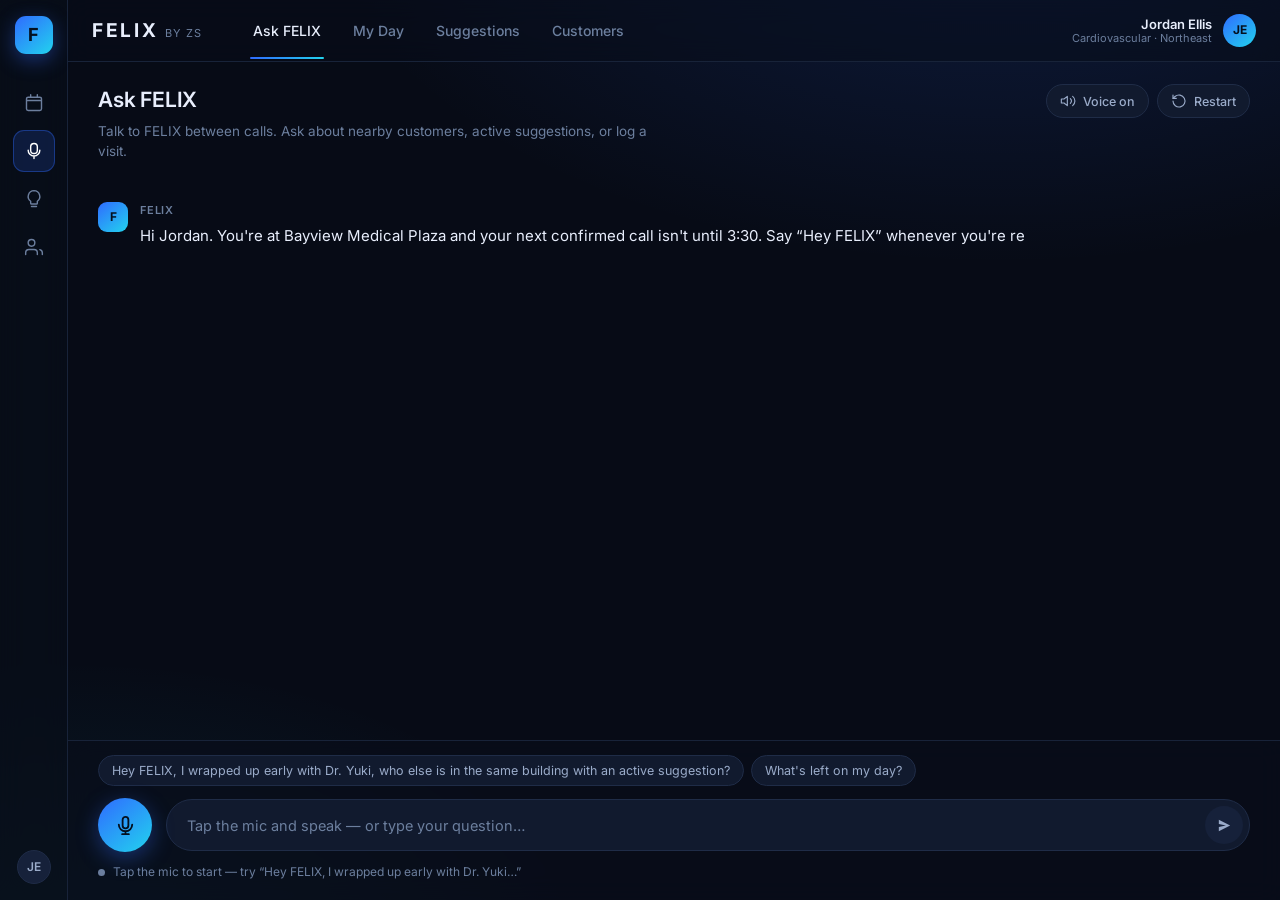
==== index.html @ 9ab7ef0e "Add Ask FELIX voice chatbot A browser-only voice agent modelled on the Ask FELIX tab: the rep talks " ====
<!DOCTYPE html>
<html lang="en">
<head>
<meta charset="utf-8" />
<meta name="viewport" content="width=device-width, initial-scale=1" />
<title>FELIX — Ask FELIX</title>
<meta name="description" content="FELIX field assistant — a voice-driven Ask FELIX experience for pharma field teams." />
<link rel="preconnect" href="https://fonts.googleapis.com" />
<link rel="preconnect" href="https://fonts.gstatic.com" crossorigin />
<link href="https://fonts.googleapis.com/css2?family=Inter:wght@400;500;600;700&display=swap" rel="stylesheet" />
<link rel="stylesheet" href="assets/styles.css" />
</head>
<body>

<div class="app">

  <!-- ── Left rail ───────────────────────────────────────────── -->
  <aside class="rail">
    <div class="rail-logo" title="FELIX">F</div>
    <nav class="rail-nav">
      <button class="rail-btn" data-tab="my-day"      title="My Day">
        <svg viewBox="0 0 24 24"><path d="M8 2v3M16 2v3M3 9h18M5 5h14a2 2 0 0 1 2 2v12a2 2 0 0 1-2 2H5a2 2 0 0 1-2-2V7a2 2 0 0 1 2-2z"/></svg>
      </button>
      <button class="rail-btn is-active" data-tab="ask" title="Ask FELIX">
        <svg viewBox="0 0 24 24"><path d="M12 3a4 4 0 0 1 4 4v4a4 4 0 0 1-8 0V7a4 4 0 0 1 4-4z"/><path d="M5 11a7 7 0 0 0 14 0M12 18v3"/></svg>
      </button>
      <button class="rail-btn" data-tab="suggestions" title="Suggestions">
        <svg viewBox="0 0 24 24"><path d="M12 2a7 7 0 0 0-4 12.7V17a1 1 0 0 0 1 1h6a1 1 0 0 0 1-1v-2.3A7 7 0 0 0 12 2z"/><path d="M9 21h6"/></svg>
      </button>
      <button class="rail-btn" data-tab="customers"   title="Customers">
        <svg viewBox="0 0 24 24"><path d="M16 21v-2a4 4 0 0 0-4-4H6a4 4 0 0 0-4 4v2"/><circle cx="9" cy="7" r="4"/><path d="M22 21v-2a4 4 0 0 0-3-3.87"/></svg>
      </button>
    </nav>
    <div class="rail-user" title="Jordan Ellis">JE</div>
  </aside>

  <!-- ── Main ────────────────────────────────────────────────── -->
  <main class="main">

    <header class="topbar">
      <div class="brand">
        <span class="brand-mark">FELIX</span>
        <span class="brand-by">by ZS</span>
      </div>

      <div class="tabs" role="tablist">
        <button class="tab is-active" role="tab" data-tab="ask">Ask FELIX</button>
        <button class="tab" role="tab" data-tab="my-day">My Day</button>
        <button class="tab" role="tab" data-tab="suggestions">Suggestions</button>
        <button class="tab" role="tab" data-tab="customers">Customers</button>
      </div>

      <div class="topbar-right">
        <div class="whoami">
          <span class="whoami-name">Jordan Ellis</span>
          <span class="whoami-role">Cardiovascular · Northeast</span>
        </div>
        <div class="avatar">JE</div>
      </div>
    </header>

    <!-- ── Ask FELIX ─────────────────────────────────────────── -->
    <section class="panel is-active" id="panel-ask">

      <div class="ask-head">
        <div class="ask-title">
          <h1>Ask FELIX</h1>
          <p>Talk to FELIX between calls. Ask about nearby customers, active suggestions, or log a visit.</p>
        </div>
        <div class="ask-actions">
          <button class="ghost-btn" id="btn-voice" aria-pressed="true" title="Toggle FELIX's voice">
            <svg viewBox="0 0 24 24" class="ico-on"><path d="M11 5 6 9H2v6h4l5 4V5z"/><path d="M15.5 8.5a5 5 0 0 1 0 7M19 5a9 9 0 0 1 0 14"/></svg>
            <svg viewBox="0 0 24 24" class="ico-off"><path d="M11 5 6 9H2v6h4l5 4V5z"/><path d="m23 9-6 6M17 9l6 6"/></svg>
            <span class="ghost-label">Voice on</span>
          </button>
          <button class="ghost-btn" id="btn-restart" title="Start the conversation over">
            <svg viewBox="0 0 24 24"><path d="M3 12a9 9 0 1 0 3-6.7L3 8"/><path d="M3 3v5h5"/></svg>
            <span class="ghost-label">Restart</span>
          </button>
        </div>
      </div>

      <div class="banner" id="banner" hidden></div>

      <div class="thread" id="thread" aria-live="polite"></div>

      <div class="composer">
        <div class="chips" id="chips"></div>

        <div class="composer-row">
          <button class="mic" id="mic" aria-label="Hold to talk to FELIX">
            <span class="mic-ring r1"></span>
            <span class="mic-ring r2"></span>
            <span class="mic-ring r3"></span>
            <svg viewBox="0 0 24 24" class="mic-ico"><path d="M12 3a3 3 0 0 1 3 3v6a3 3 0 0 1-6 0V6a3 3 0 0 1 3-3z"/><path d="M5 11a7 7 0 0 0 14 0M12 18v3M8.5 21h7"/></svg>
            <svg viewBox="0 0 24 24" class="stop-ico"><rect x="7" y="7" width="10" height="10" rx="2"/></svg>
          </button>

          <form class="input-wrap" id="form" autocomplete="off">
            <input id="input" type="text" placeholder="Tap the mic and speak — or type your question…" aria-label="Message FELIX" />
            <button class="send" type="submit" aria-label="Send">
              <svg viewBox="0 0 24 24"><path d="m4 20 16-8L4 4v6l10 2-10 2v6z"/></svg>
            </button>
          </form>
        </div>

        <div class="status" id="status">
          <span class="status-dot"></span>
          <span class="status-text">Tap the mic to start — try “Hey FELIX, I wrapped up early with Dr. Yuki…”</span>
        </div>
      </div>
    </section>

    <!-- ── My Day ────────────────────────────────────────────── -->
    <section class="panel" id="panel-my-day">
      <div class="ask-head"><div class="ask-title">
        <h1>My Day</h1><p>Tuesday, September 8 · Bayview &amp; Northgate territory loop</p>
      </div></div>
      <ol class="day">
        <li class="day-item is-done">
          <span class="day-time">9:30</span>
          <div class="day-body"><strong>Dr. Marcus Bell</strong> — Northgate Cardiovascular, Suite 120
            <span class="day-note">Completed · call note synced</span></div>
        </li>
        <li class="day-item is-done">
          <span class="day-time">1:52</span>
          <div class="day-body"><strong>Dr. Hana Yuki</strong> — Bayview Medical Plaza, Suite 310
            <span class="day-note">Ended 2:14 · call note not yet logged</span></div>
        </li>
        <li class="day-item is-now">
          <span class="day-time">2:18</span>
          <div class="day-body"><strong>Open window</strong> — 47 minutes free
            <span class="day-note">2 nearby HCPs with active suggestions · ask FELIX</span></div>
        </li>
        <li class="day-item">
          <span class="day-time">3:30</span>
          <div class="day-body"><strong>Dr. Elena Sandoval</strong> — Northgate Cardiovascular, Suite 415
            <span class="day-note">Confirmed · 18 min drive from Bayview</span></div>
        </li>
        <li class="day-item">
          <span class="day-time">4:30</span>
          <div class="day-body"><strong>Territory wrap-up</strong>
            <span class="day-note">Review pending call notes and sample reconciliations</span></div>
        </li>
      </ol>
    </section>

    <!-- ── Suggestions ───────────────────────────────────────── -->
    <section class="panel" id="panel-suggestions">
      <div class="ask-head"><div class="ask-title">
        <h1>Suggestions</h1><p>Active next-best-actions across your territory, refreshed this morning.</p>
      </div></div>
      <div class="sugg-list">
        <article class="sugg"><span class="pri pri-high">High</span>
          <h3>Share ODYSSEY-3 12-month outcomes with Dr. Amara Chen</h3>
          <p>Tier A writer, trending down 12% QoQ. New data published Aug 28; last in-person touch was 41 days ago.</p>
          <span class="sugg-meta">Bayview Medical Plaza · Suite 402 · expires in 6 days</span></article>
        <article class="sugg"><span class="pri pri-med">Medium</span>
          <h3>Confirm Meridian Health formulary win with Dr. Ravi Patel</h3>
          <p>Two sample requests pending. 60% of his panel is Meridian-covered; the win is effective Oct 1.</p>
          <span class="sugg-meta">Bayview Medical Plaza · Suite 210 · expires in 12 days</span></article>
        <article class="sugg"><span class="pri pri-med">Medium</span>
          <h3>Follow up on payer coverage question — Dr. Hana Yuki</h3>
          <p>Raised prior-authorization concerns in her last two visits. Payer one-pager approved Sept 2.</p>
          <span class="sugg-meta">Bayview Medical Plaza · Suite 310 · expires in 9 days</span></article>
        <article class="sugg"><span class="pri pri-low">Low</span>
          <h3>Invite Dr. Elena Sandoval to the Oct 14 regional speaker program</h3>
          <p>Attended two of the last three programs. Seats close Sept 26.</p>
          <span class="sugg-meta">Northgate Cardiovascular · Suite 415 · expires in 21 days</span></article>
      </div>
    </section>

    <!-- ── Customers ─────────────────────────────────────────── -->
    <section class="panel" id="panel-customers">
      <div class="ask-head"><div class="ask-title">
        <h1>Customers</h1><p>HCPs in the Bayview and Northgate buildings.</p>
      </div></div>
      <div class="cust-list">
        <article class="cust"><div class="cust-av">AC</div><div>
          <strong>Dr. Amara Chen</strong><span>Interventional Cardiology · Tier A</span>
          <span class="cust-loc">Bayview Medical Plaza · Suite 402</span></div>
          <span class="pri pri-high">1 suggestion</span></article>
        <article class="cust"><div class="cust-av">RP</div><div>
          <strong>Dr. Ravi Patel</strong><span>Internal Medicine · Tier B</span>
          <span class="cust-loc">Bayview Medical Plaza · Suite 210</span></div>
          <span class="pri pri-med">1 suggestion</span></article>
        <article class="cust"><div class="cust-av">HY</div><div>
          <strong>Dr. Hana Yuki</strong><span>Cardiology · Tier A</span>
          <span class="cust-loc">Bayview Medical Plaza · Suite 310</span></div>
          <span class="pri pri-med">1 suggestion</span></article>
        <article class="cust"><div class="cust-av">ES</div><div>
          <strong>Dr. Elena Sandoval</strong><span>Electrophysiology · Tier A</span>
          <span class="cust-loc">Northgate Cardiovascular · Suite 415</span></div>
          <span class="pri pri-low">1 suggestion</span></article>
      </div>
    </section>

  </main>
</div>

<script src="assets/script-data.js"></script>
<script src="assets/app.js"></script>
</body>
</html>
---- assets/styles.css ----
/* ============================================================================
 * FELIX — Ask FELIX
 * ==========================================================================*/

:root {
  --bg:        #070b16;
  --bg-2:      #0b1120;
  --surface:   #111a2e;
  --surface-2: #16213a;
  --line:      #1f2c47;
  --line-soft: #182339;

  --text:      #e8eefc;
  --text-2:    #9aabc9;
  --text-3:    #6c7f9e;

  --brand:     #2f6bff;
  --brand-2:   #22d3ee;
  --brand-dim: rgba(47, 107, 255, .16);

  --high:      #ff8a5b;
  --high-bg:   rgba(255, 138, 91, .14);
  --med:       #f6c453;
  --med-bg:    rgba(246, 196, 83, .13);
  --low:       #7fb2ff;
  --low-bg:    rgba(127, 178, 255, .13);
  --good:      #4ade80;
  --good-bg:   rgba(74, 222, 128, .12);

  --r:   14px;
  --r-s: 10px;
}

* { box-sizing: border-box; }

html, body {
  height: 100%;
  margin: 0;
}

body {
  background:
    radial-gradient(1100px 600px at 78% -12%, rgba(47, 107, 255, .18), transparent 62%),
    radial-gradient(900px 520px at 6% 108%, rgba(34, 211, 238, .10), transparent 60%),
    var(--bg);
  color: var(--text);
  font: 400 15px/1.55 Inter, system-ui, -apple-system, "Segoe UI", sans-serif;
  -webkit-font-smoothing: antialiased;
}

svg { width: 20px; height: 20px; fill: none; stroke: currentColor; stroke-width: 1.7; stroke-linecap: round; stroke-linejoin: round; }

/* ── Shell ──────────────────────────────────────────────────────────── */

.app {
  display: grid;
  grid-template-columns: 68px 1fr;
  height: 100vh;
  height: 100dvh;
}

.rail {
  display: flex;
  flex-direction: column;
  align-items: center;
  gap: 10px;
  padding: 16px 0;
  background: rgba(9, 14, 26, .72);
  border-right: 1px solid var(--line-soft);
  backdrop-filter: blur(12px);
}

.rail-logo {
  width: 38px; height: 38px;
  display: grid; place-items: center;
  border-radius: 11px;
  background: linear-gradient(140deg, var(--brand), var(--brand-2));
  color: #04101f;
  font-weight: 700; font-size: 18px;
  box-shadow: 0 6px 20px rgba(47, 107, 255, .40);
}

.rail-nav { display: flex; flex-direction: column; gap: 6px; margin-top: 18px; flex: 1; }

.rail-btn {
  width: 42px; height: 42px;
  display: grid; place-items: center;
  border: 0; border-radius: 11px;
  background: transparent;
  color: var(--text-3);
  cursor: pointer;
  transition: .18s;
}
.rail-btn:hover { color: var(--text); background: var(--surface); }
.rail-btn.is-active { color: #fff; background: var(--brand-dim); box-shadow: inset 0 0 0 1px rgba(47, 107, 255, .38); }

.rail-user {
  width: 34px; height: 34px;
  display: grid; place-items: center;
  border-radius: 50%;
  background: var(--surface-2);
  border: 1px solid var(--line);
  font-size: 12px; font-weight: 600; color: var(--text-2);
}

.main { display: flex; flex-direction: column; min-width: 0; min-height: 0; }

/* ── Topbar ─────────────────────────────────────────────────────────── */

.topbar {
  display: flex;
  align-items: center;
  gap: 28px;
  padding: 0 24px;
  height: 62px;
  border-bottom: 1px solid var(--line-soft);
  background: rgba(9, 14, 26, .55);
  backdrop-filter: blur(12px);
  flex: none;
}

.brand { display: flex; align-items: baseline; gap: 7px; }
.brand-mark { font-weight: 700; font-size: 19px; letter-spacing: .14em; }
.brand-by { font-size: 11px; color: var(--text-3); letter-spacing: .1em; text-transform: uppercase; }

.tabs { display: flex; gap: 2px; margin-left: 8px; }

.tab {
  position: relative;
  padding: 20px 15px;
  border: 0; background: none;
  color: var(--text-3);
  font: 500 14px Inter, sans-serif;
  cursor: pointer;
  transition: color .18s;
}
.tab:hover { color: var(--text-2); }
.tab.is-active { color: var(--text); }
.tab.is-active::after {
  content: '';
  position: absolute; left: 12px; right: 12px; bottom: 0;
  height: 2px; border-radius: 2px;
  background: linear-gradient(90deg, var(--brand), var(--brand-2));
}

.topbar-right { margin-left: auto; display: flex; align-items: center; gap: 11px; }
.whoami { text-align: right; line-height: 1.25; }
.whoami-name { display: block; font-size: 13px; font-weight: 600; }
.whoami-role { display: block; font-size: 11px; color: var(--text-3); }
.avatar {
  width: 33px; height: 33px; border-radius: 50%;
  display: grid; place-items: center;
  background: linear-gradient(140deg, var(--brand), var(--brand-2));
  color: #04101f; font-size: 12px; font-weight: 700;
}

/* ── Panels ─────────────────────────────────────────────────────────── */

.panel { display: none; flex: 1; min-height: 0; flex-direction: column; }
.panel.is-active { display: flex; }

.ask-head {
  display: flex; align-items: flex-start; gap: 20px;
  padding: 22px 30px 14px;
  flex: none;
}
.ask-title h1 { margin: 0 0 4px; font-size: 21px; font-weight: 600; letter-spacing: -.01em; }
.ask-title p  { margin: 0; color: var(--text-3); font-size: 13.5px; max-width: 62ch; }
.ask-actions { margin-left: auto; display: flex; gap: 8px; }

.ghost-btn {
  display: inline-flex; align-items: center; gap: 7px;
  padding: 8px 13px;
  border: 1px solid var(--line);
  border-radius: 999px;
  background: var(--surface);
  color: var(--text-2);
  font: 500 12.5px Inter, sans-serif;
  cursor: pointer;
  transition: .18s;
}
.ghost-btn:hover { color: var(--text); border-color: #2b3d61; background: var(--surface-2); }
.ghost-btn svg { width: 16px; height: 16px; }
.ghost-btn .ico-off { display: none; }
.ghost-btn.is-off { color: var(--text-3); }
.ghost-btn.is-off .ico-on { display: none; }
.ghost-btn.is-off .ico-off { display: inline; }

.banner {
  margin: 0 30px 10px;
  padding: 11px 14px;
  border-radius: var(--r-s);
  background: var(--med-bg);
  border: 1px solid rgba(246, 196, 83, .28);
  color: #f4dfae;
  font-size: 13px;
}

/* ── Thread ─────────────────────────────────────────────────────────── */

.thread {
  flex: 1;
  min-height: 0;
  overflow-y: auto;
  padding: 6px 30px 20px;
  scroll-behavior: smooth;
}
.thread::-webkit-scrollbar { width: 9px; }
.thread::-webkit-scrollbar-thumb { background: #1c2740; border-radius: 9px; border: 2px solid transparent; background-clip: content-box; }

.msg { display: flex; gap: 12px; margin: 20px 0; max-width: 940px; animation: rise .3s ease both; }
@keyframes rise { from { opacity: 0; transform: translateY(8px); } }

.msg-av {
  flex: none;
  width: 30px; height: 30px; border-radius: 9px;
  display: grid; place-items: center;
  font-size: 12px; font-weight: 700;
}
.msg-felix .msg-av { background: linear-gradient(140deg, var(--brand), var(--brand-2)); color: #04101f; }
.msg-user  .msg-av { background: var(--surface-2); border: 1px solid var(--line); color: var(--text-2); }

.msg-body { min-width: 0; flex: 1; }
.msg-who  { font-size: 11px; font-weight: 600; letter-spacing: .07em; text-transform: uppercase; color: var(--text-3); margin-bottom: 5px; }

.bubble { font-size: 15px; line-height: 1.62; color: var(--text); min-height: 22px; }
.bubble strong { color: #fff; font-weight: 600; }

.msg-user .bubble {
  display: inline-block;
  padding: 9px 14px;
  border-radius: 4px 14px 14px 14px;
  background: var(--surface);
  border: 1px solid var(--line);
  color: var(--text);
}

.bubble.typing { display: inline-flex; gap: 4px; align-items: center; padding: 8px 0; }
.bubble.typing i { width: 6px; height: 6px; border-radius: 50%; background: var(--text-3); animation: blink 1.1s infinite; }
.bubble.typing i:nth-child(2) { animation-delay: .16s; }
.bubble.typing i:nth-child(3) { animation-delay: .32s; }
@keyframes blink { 0%, 60%, 100% { opacity: .25; transform: translateY(0); } 30% { opacity: 1; transform: translateY(-3px); } }

.blocks { display: flex; flex-direction: column; gap: 10px; margin-top: 12px; }
.blocks:empty { margin: 0; }

/* ── Cards ──────────────────────────────────────────────────────────── */

.card, .callout {
  opacity: 0;
  transform: translateY(6px);
  transition: opacity .28s, transform .28s;
}
.card.in, .callout.in { opacity: 1; transform: none; }

.card {
  background: linear-gradient(180deg, var(--surface), rgba(17, 26, 46, .72));
  border: 1px solid var(--line);
  border-radius: var(--r);
  padding: 15px 17px;
}
.card-title {
  margin: 0 0 11px;
  font-size: 11px; font-weight: 600;
  letter-spacing: .08em; text-transform: uppercase;
  color: var(--text-3);
}

/* HCP card */
.hcp { position: relative; overflow: hidden; }
.hcp::before {
  content: ''; position: absolute; left: 0; top: 0; bottom: 0; width: 3px;
  background: var(--low);
}
.hcp.lvl-high::before   { background: var(--high); }
.hcp.lvl-medium::before { background: var(--med); }
.hcp.lvl-low::before    { background: var(--low); }

.hcp-head { display: flex; align-items: center; gap: 11px; }
.hcp-av {
  width: 38px; height: 38px; border-radius: 11px; flex: none;
  display: grid; place-items: center;
  background: var(--surface-2); border: 1px solid var(--line);
  font-size: 13px; font-weight: 700; color: var(--text-2);
}
.hcp-id h4 { margin: 0; font-size: 15.5px; font-weight: 600; }
.hcp-id p  { margin: 1px 0 0; font-size: 12.5px; color: var(--text-3); }

.pri {
  margin-left: auto;
  padding: 4px 10px; border-radius: 999px;
  font-size: 10.5px; font-weight: 700;
  letter-spacing: .07em; text-transform: uppercase;
  background: var(--low-bg); color: var(--low);
}
.pri-high { background: var(--high-bg); color: var(--high); }
.pri-med, .pri-medium { background: var(--med-bg); color: var(--med); }
.pri-low { background: var(--low-bg); color: var(--low); }

.hcp-where {
  display: flex; align-items: center; gap: 7px;
  margin: 12px 0 0;
  font-size: 12.5px; color: var(--text-2);
}
.hcp-where svg { width: 14px; height: 14px; color: var(--text-3); }
.hcp-where .dot { color: var(--text-3); }

.hcp-sugg {
  margin-top: 12px; padding: 12px 13px;
  border-radius: var(--r-s);
  background: rgba(47, 107, 255, .09);
  border: 1px solid rgba(47, 107, 255, .20);
}
.hcp-sugg-label {
  font-size: 10px; font-weight: 700; letter-spacing: .09em;
  text-transform: uppercase; color: #7fa8ff;
}
.hcp-sugg-title { margin: 5px 0 0; font-size: 14px; font-weight: 600; }
.hcp-sugg-why   { margin: 4px 0 0; font-size: 12.5px; color: var(--text-2); line-height: 1.5; }

.hcp-meta { display: grid; grid-template-columns: repeat(auto-fit, minmax(150px, 1fr)); gap: 10px; margin: 13px 0 0; }
.hcp-meta dt { font-size: 10.5px; letter-spacing: .06em; text-transform: uppercase; color: var(--text-3); }
.hcp-meta dd { margin: 3px 0 0; font-size: 12.5px; color: var(--text); }

.tags { display: flex; flex-wrap: wrap; gap: 6px; margin-top: 12px; }
.tag {
  padding: 3px 9px; border-radius: 999px;
  background: var(--surface-2); border: 1px solid var(--line);
  font-size: 11px; color: var(--text-2);
}

/* Key/value */
.kv { margin: 0; display: flex; flex-direction: column; gap: 0; }
.kv > div {
  display: grid; grid-template-columns: 150px 1fr; gap: 14px;
  padding: 8px 0;
  border-bottom: 1px solid var(--line-soft);
}
.kv > div:last-child { border-bottom: 0; padding-bottom: 0; }
.kv dt { font-size: 12px; color: var(--text-3); }
.kv dd { margin: 0; font-size: 13.5px; }

/* Lists */
.bullets, .checks { margin: 0; padding: 0; list-style: none; display: flex; flex-direction: column; gap: 9px; }
.bullets li, .checks li { position: relative; padding-left: 24px; font-size: 13.5px; color: var(--text); line-height: 1.55; }
.bullets li::before {
  content: ''; position: absolute; left: 7px; top: 8px;
  width: 6px; height: 6px; border-radius: 50%; background: var(--brand-2);
}
.checks li::before {
  content: '✓'; position: absolute; left: 3px; top: -1px;
  color: var(--good); font-size: 13px; font-weight: 700;
}

/* Slots */
.slots { margin: 0; padding: 0; list-style: none; display: flex; flex-direction: column; gap: 8px; }
.slot {
  display: flex; align-items: center; gap: 12px;
  padding: 10px 12px; border-radius: var(--r-s);
  background: var(--surface-2); border: 1px solid var(--line);
}
.slot-time  { font-weight: 600; font-size: 13.5px; min-width: 118px; }
.slot-label { font-size: 12.5px; color: var(--text-2); flex: 1; }
.slot-status {
  padding: 3px 9px; border-radius: 999px;
  font-size: 10px; font-weight: 700; letter-spacing: .07em; text-transform: uppercase;
}
.slot-open   .slot-status { background: var(--good-bg); color: var(--good); }
.slot-tight  .slot-status { background: var(--med-bg);  color: var(--med); }
.slot-closed .slot-status { background: rgba(140,160,190,.12); color: var(--text-3); }
.slot-closed { opacity: .62; }

/* Note */
.note-body {
  margin: 0;
  padding: 13px 14px;
  border-radius: var(--r-s);
  background: rgba(5, 9, 18, .55);
  border: 1px solid var(--line-soft);
  font: 400 13px/1.65 ui-monospace, "SF Mono", Menlo, Consolas, monospace;
  color: var(--text);
  white-space: pre-wrap;
  overflow-x: auto;
}

/* Callout */
.callout {
  padding: 11px 14px 11px 15px;
  border-radius: var(--r-s);
  border-left: 3px solid var(--brand-2);
  background: rgba(34, 211, 238, .08);
  font-size: 13px; color: var(--text-2); line-height: 1.55;
}
.callout-warn { border-left-color: var(--med);  background: var(--med-bg);  color: #f2ddb2; }
.callout-good { border-left-color: var(--good); background: var(--good-bg); color: #b6efcb; }

/* ── Composer ───────────────────────────────────────────────────────── */

.composer {
  flex: none;
  padding: 14px 30px 18px;
  border-top: 1px solid var(--line-soft);
  background: rgba(9, 14, 26, .70);
  backdrop-filter: blur(12px);
}

.chips { display: flex; flex-wrap: wrap; gap: 7px; margin-bottom: 12px; }
.chips:empty { margin: 0; }
.chip {
  padding: 7px 13px;
  border-radius: 999px;
  border: 1px solid var(--line);
  background: var(--surface);
  color: var(--text-2);
  font: 400 12.5px Inter, sans-serif;
  cursor: pointer;
  text-align: left;
  max-width: 100%;
  transition: .16s;
  animation: rise .26s ease both;
}
.chip:hover { color: var(--text); border-color: rgba(47,107,255,.5); background: var(--brand-dim); }

.composer-row { display: flex; align-items: center; gap: 14px; }

/* Mic orb */
.mic {
  --level: 0;
  position: relative;
  flex: none;
  width: 54px; height: 54px;
  border: 0; border-radius: 50%;
  background: linear-gradient(140deg, var(--brand), var(--brand-2));
  color: #04101f;
  cursor: pointer;
  display: grid; place-items: center;
  box-shadow: 0 6px 22px rgba(47, 107, 255, .38);
  transition: transform .12s;
}
.mic:hover { transform: scale(1.04); }
.mic:active { transform: scale(.96); }
.mic svg { width: 23px; height: 23px; stroke-width: 1.9; }
.mic .stop-ico { display: none; fill: currentColor; stroke: none; }
.mic.is-listening .mic-ico  { display: none; }
.mic.is-listening .stop-ico { display: block; }
.mic.is-listening { background: linear-gradient(140deg, #ff5f8f, #ff8a5b); box-shadow: 0 6px 26px rgba(255, 95, 143, .45); }

.mic-ring {
  position: absolute; inset: 0;
  border-radius: 50%;
  border: 1.5px solid rgba(47, 107, 255, .55);
  opacity: 0;
  pointer-events: none;
}
.mic.is-listening .mic-ring {
  border-color: rgba(255, 95, 143, .55);
  opacity: 1;
  transform: scale(calc(1 + var(--level) * .55));
  transition: transform .09s ease-out;
}
.mic.is-listening .r2 { transform: scale(calc(1.18 + var(--level) * .75)); opacity: .55; }
.mic.is-listening .r3 { transform: scale(calc(1.38 + var(--level) * .95)); opacity: .28; }

body.is-speaking .mic { animation: pulse 1.5s ease-in-out infinite; }
@keyframes pulse {
  0%, 100% { box-shadow: 0 6px 22px rgba(47, 107, 255, .38); }
  50%      { box-shadow: 0 6px 34px rgba(34, 211, 238, .60); }
}

.input-wrap {
  flex: 1;
  display: flex; align-items: center; gap: 8px;
  padding: 6px 6px 6px 18px;
  border-radius: 999px;
  background: var(--surface);
  border: 1px solid var(--line);
  transition: border-color .18s;
}
.input-wrap:focus-within { border-color: rgba(47, 107, 255, .55); }

#input {
  flex: 1;
  border: 0; background: none; outline: none;
  color: var(--text);
  font: 400 14.5px Inter, sans-serif;
  min-width: 0;
}
#input::placeholder { color: var(--text-3); }

.send {
  flex: none;
  width: 38px; height: 38px; border-radius: 50%;
  border: 0; background: var(--surface-2);
  color: var(--text-2);
  display: grid; place-items: center;
  cursor: pointer; transition: .16s;
}
.send:hover { background: var(--brand); color: #04101f; }
.send svg { width: 17px; height: 17px; fill: currentColor; stroke: none; }

.status { display: flex; align-items: center; gap: 8px; margin-top: 11px; font-size: 12px; color: var(--text-3); }
.status-dot { width: 7px; height: 7px; border-radius: 50%; background: var(--text-3); flex: none; }
.status.is-listening .status-dot { background: #ff5f8f; box-shadow: 0 0 0 0 rgba(255,95,143,.6); animation: ping 1.1s infinite; }
.status.is-speaking  .status-dot { background: var(--brand-2); animation: ping 1.4s infinite; }
.status.is-thinking  .status-dot { background: var(--med); animation: ping 1s infinite; }
.status.is-listening .status-text { color: #ff9ab5; }
@keyframes ping {
  0%   { box-shadow: 0 0 0 0 currentColor; opacity: 1; }
  100% { box-shadow: 0 0 0 7px transparent; opacity: .55; }
}

/* ── Other tabs ─────────────────────────────────────────────────────── */

.day, .sugg-list, .cust-list {
  margin: 0; padding: 0 30px 30px;
  list-style: none;
  overflow-y: auto;
  display: flex; flex-direction: column; gap: 10px;
  max-width: 900px;
}

.day-item {
  display: flex; gap: 16px; align-items: flex-start;
  padding: 14px 16px;
  border-radius: var(--r);
  background: var(--surface);
  border: 1px solid var(--line);
}
.day-time { font-variant-numeric: tabular-nums; font-weight: 600; font-size: 13px; color: var(--text-2); min-width: 46px; }
.day-body { font-size: 14px; }
.day-note { display: block; font-size: 12.5px; color: var(--text-3); margin-top: 3px; }
.day-item.is-done { opacity: .6; }
.day-item.is-now  { border-color: rgba(47,107,255,.45); background: linear-gradient(180deg, rgba(47,107,255,.10), var(--surface)); }

.sugg {
  padding: 16px 18px;
  border-radius: var(--r);
  background: var(--surface);
  border: 1px solid var(--line);
}
.sugg .pri { margin: 0 0 9px; display: inline-block; }
.sugg h3 { margin: 0 0 6px; font-size: 15px; font-weight: 600; }
.sugg p  { margin: 0 0 8px; font-size: 13px; color: var(--text-2); line-height: 1.55; }
.sugg-meta { font-size: 11.5px; color: var(--text-3); }

.cust {
  display: flex; align-items: center; gap: 14px;
  padding: 14px 18px;
  border-radius: var(--r);
  background: var(--surface);
  border: 1px solid var(--line);
}
.cust-av {
  width: 38px; height: 38px; border-radius: 11px; flex: none;
  display: grid; place-items: center;
  background: var(--surface-2); border: 1px solid var(--line);
  font-size: 12.5px; font-weight: 700; color: var(--text-2);
}
.cust strong { display: block; font-size: 14.5px; }
.cust span   { display: block; font-size: 12.5px; color: var(--text-2); }
.cust .cust-loc { font-size: 12px; color: var(--text-3); }
.cust .pri { margin-left: auto; }

/* ── Responsive ─────────────────────────────────────────────────────── */

@media (max-width: 880px) {
  .app { grid-template-columns: 1fr; }
  .rail { display: none; }
  .topbar { gap: 12px; height: auto; flex-wrap: wrap; padding: 10px 16px; }
  .tabs { order: 3; width: 100%; overflow-x: auto; margin: 0; }
  .tab { padding: 12px 11px; white-space: nowrap; }
  .whoami { display: none; }
  .ask-head { padding: 16px 16px 10px; flex-wrap: wrap; }
  .ask-actions { margin-left: 0; }
  .thread, .composer { padding-left: 16px; padding-right: 16px; }
  .banner { margin: 0 16px 10px; }
  .day, .sugg-list, .cust-list { padding-left: 16px; padding-right: 16px; }
  .kv > div { grid-template-columns: 1fr; gap: 2px; }
}

@media (prefers-reduced-motion: reduce) {
  * { animation: none !important; transition: none !important; }
  .card, .callout { opacity: 1; transform: none; }
}
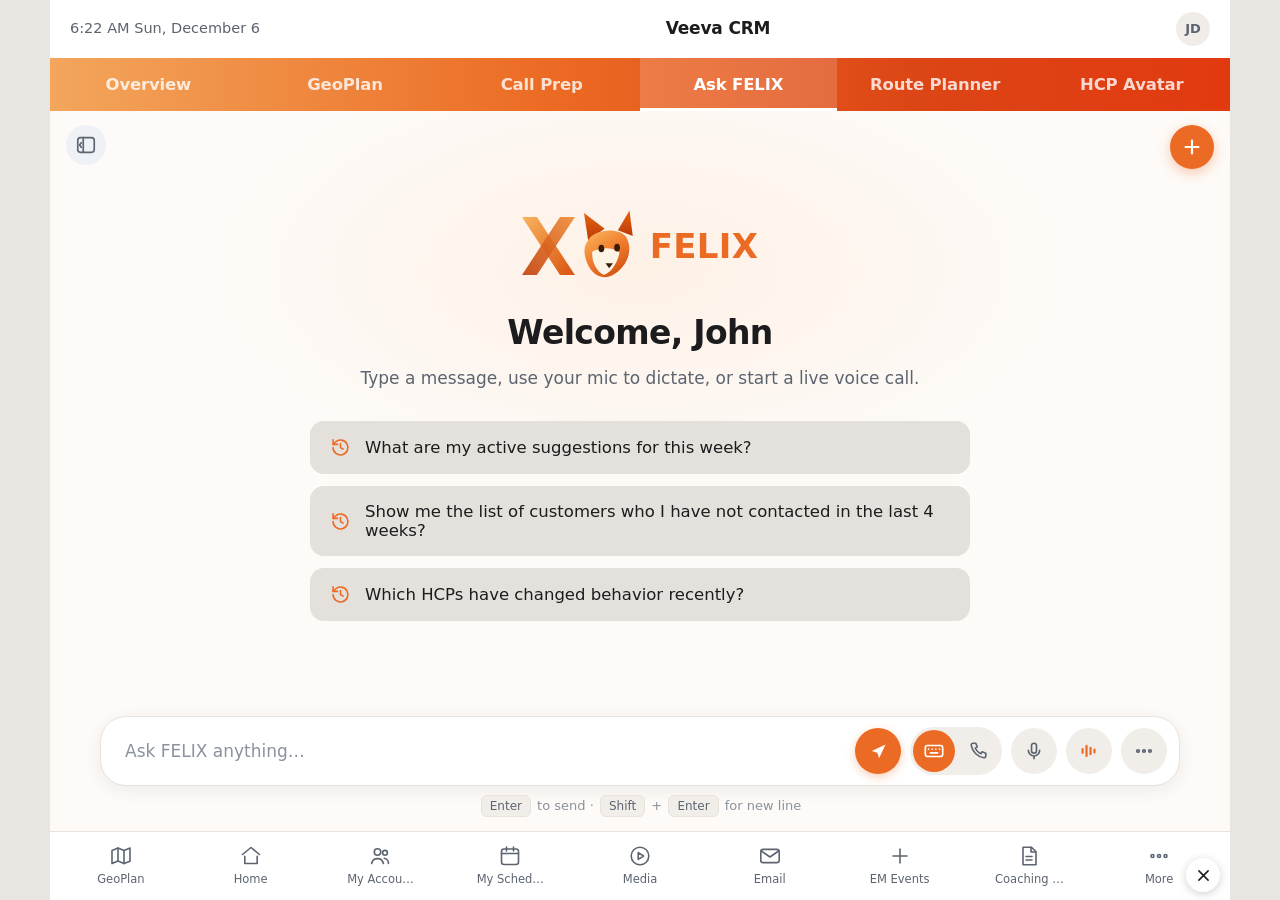
==== commit 4c66d4de: "Rebuild Ask FELIX to match the real product UI Reworked from screenshots of the live app; the previo" ====
--- a/index.html
+++ b/index.html
@@ -2,200 +2,191 @@
 <html lang="en">
 <head>
 <meta charset="utf-8" />
-<meta name="viewport" content="width=device-width, initial-scale=1" />
-<title>FELIX — Ask FELIX</title>
-<meta name="description" content="FELIX field assistant — a voice-driven Ask FELIX experience for pharma field teams." />
-<link rel="preconnect" href="https://fonts.googleapis.com" />
-<link rel="preconnect" href="https://fonts.gstatic.com" crossorigin />
-<link href="https://fonts.googleapis.com/css2?family=Inter:wght@400;500;600;700&display=swap" rel="stylesheet" />
+<meta name="viewport" content="width=device-width, initial-scale=1, maximum-scale=1" />
+<title>Ask FELIX — Veeva CRM</title>
+<meta name="description" content="Ask FELIX — voice agent for pharma field teams, inside Veeva CRM." />
 <link rel="stylesheet" href="assets/styles.css" />
 </head>
 <body>
 
-<div class="app">
+<div class="device">
 
-  <!-- ── Left rail ───────────────────────────────────────────── -->
-  <aside class="rail">
-    <div class="rail-logo" title="FELIX">F</div>
-    <nav class="rail-nav">
-      <button class="rail-btn" data-tab="my-day"      title="My Day">
-        <svg viewBox="0 0 24 24"><path d="M8 2v3M16 2v3M3 9h18M5 5h14a2 2 0 0 1 2 2v12a2 2 0 0 1-2 2H5a2 2 0 0 1-2-2V7a2 2 0 0 1 2-2z"/></svg>
+  <!-- ── Status bar ─────────────────────────────────────────────── -->
+  <div class="statusbar">
+    <span class="sb-time" id="sb-time">5:21 PM Sat, September 5</span>
+    <span class="sb-title">Veeva CRM</span>
+    <span class="sb-user">JD</span>
+  </div>
+
+  <!-- ── Orange tab bar ─────────────────────────────────────────── -->
+  <nav class="tabbar" role="tablist">
+    <button class="tab" role="tab" data-tab="overview">Overview</button>
+    <button class="tab" role="tab" data-tab="geoplan">GeoPlan</button>
+    <button class="tab" role="tab" data-tab="callprep">Call Prep</button>
+    <button class="tab is-active" role="tab" data-tab="ask">Ask FELIX</button>
+    <button class="tab" role="tab" data-tab="route">Route Planner</button>
+    <button class="tab" role="tab" data-tab="avatar">HCP Avatar</button>
+  </nav>
+
+  <!-- ── Stage ──────────────────────────────────────────────────── -->
+  <div class="stage">
+
+    <!-- ══ Ask FELIX ══════════════════════════════════════════════ -->
+    <section class="panel is-active" id="panel-ask">
+
+      <button class="collapse-btn" title="Collapse panel" aria-label="Collapse panel">
+        <svg viewBox="0 0 24 24"><rect x="3" y="4" width="18" height="16" rx="3"/><path d="M9 4v16M6.8 9.5 5 12l1.8 2.5"/></svg>
       </button>
-      <button class="rail-btn is-active" data-tab="ask" title="Ask FELIX">
-        <svg viewBox="0 0 24 24"><path d="M12 3a4 4 0 0 1 4 4v4a4 4 0 0 1-8 0V7a4 4 0 0 1 4-4z"/><path d="M5 11a7 7 0 0 0 14 0M12 18v3"/></svg>
+      <button class="new-btn" id="btn-new" title="New conversation" aria-label="New conversation">
+        <svg viewBox="0 0 24 24"><path d="M12 5v14M5 12h14"/></svg>
       </button>
-      <button class="rail-btn" data-tab="suggestions" title="Suggestions">
-        <svg viewBox="0 0 24 24"><path d="M12 2a7 7 0 0 0-4 12.7V17a1 1 0 0 0 1 1h6a1 1 0 0 0 1-1v-2.3A7 7 0 0 0 12 2z"/><path d="M9 21h6"/></svg>
-      </button>
-      <button class="rail-btn" data-tab="customers"   title="Customers">
-        <svg viewBox="0 0 24 24"><path d="M16 21v-2a4 4 0 0 0-4-4H6a4 4 0 0 0-4 4v2"/><circle cx="9" cy="7" r="4"/><path d="M22 21v-2a4 4 0 0 0-3-3.87"/></svg>
-      </button>
-    </nav>
-    <div class="rail-user" title="Jordan Ellis">JE</div>
-  </aside>
 
-  <!-- ── Main ────────────────────────────────────────────────── -->
-  <main class="main">
+      <div class="ask-scroll" id="ask-scroll">
 
-    <header class="topbar">
-      <div class="brand">
-        <span class="brand-mark">FELIX</span>
-        <span class="brand-by">by ZS</span>
+        <!-- Welcome state -->
+        <div class="welcome" id="welcome">
+          <div class="felix-logo">
+            <svg viewBox="0 0 150 96" class="fox" aria-hidden="true">
+              <defs>
+                <linearGradient id="xa" x1="0" y1="0" x2="1" y2="1">
+                  <stop offset="0" stop-color="#F9B45E"/><stop offset="1" stop-color="#D9520F"/>
+                </linearGradient>
+                <linearGradient id="xb" x1="1" y1="0" x2="0" y2="1">
+                  <stop offset="0" stop-color="#F08A34"/><stop offset="1" stop-color="#C13F09"/>
+                </linearGradient>
+                <linearGradient id="fur" x1=".2" y1="0" x2=".8" y2="1">
+                  <stop offset="0" stop-color="#FBB059"/><stop offset=".5" stop-color="#EE7A2A"/><stop offset="1" stop-color="#CE4E10"/>
+                </linearGradient>
+                <linearGradient id="ear" x1="0" y1="0" x2="0" y2="1">
+                  <stop offset="0" stop-color="#E8620F"/><stop offset="1" stop-color="#B93B08"/>
+                </linearGradient>
+              </defs>
+
+              <!-- X -->
+              <path d="M0 13 H18 L64 83 H46 Z" fill="url(#xa)"/>
+              <path d="M46 13 H64 L18 83 H0 Z" fill="url(#xb)" opacity=".9"/>
+
+              <!-- Ears -->
+              <path d="M80 41 L75 8 L100 27 Z"   fill="url(#ear)"/>
+              <path d="M116 29 L130 5 L134 36 Z" fill="url(#ear)"/>
+
+              <!-- Head -->
+              <path d="M80 41 C 87 27, 118 25, 126 37 C 136 55, 125 76, 108 84
+                       C 94 90, 81 79, 77 63 C 74 53, 76 47, 80 41 Z" fill="url(#fur)"/>
+
+              <!-- Muzzle -->
+              <path d="M85 55 C 95 49, 110 49, 118 56 C 115 71, 106 81, 99 83
+                       C 90 79, 84 67, 85 55 Z" fill="#FDF4E6"/>
+
+              <!-- Face -->
+              <ellipse cx="96"  cy="51" rx="3.5" ry="4.6" fill="#3A1B08"/>
+              <ellipse cx="115" cy="50" rx="3.5" ry="4.6" fill="#3A1B08"/>
+              <path d="M101 69 H110 L105.5 75 Z" fill="#3A1B08"/>
+            </svg>
+            <span class="felix-word">FELIX</span>
+          </div>
+
+          <h1 class="welcome-h">Welcome, John</h1>
+          <p class="welcome-p">Type a message, use your mic to dictate, or start a live voice call.</p>
+
+          <div class="starters" id="starters"></div>
+        </div>
+
+        <!-- Conversation -->
+        <div class="thread" id="thread" aria-live="polite"></div>
       </div>
 
-      <div class="tabs" role="tablist">
-        <button class="tab is-active" role="tab" data-tab="ask">Ask FELIX</button>
-        <button class="tab" role="tab" data-tab="my-day">My Day</button>
-        <button class="tab" role="tab" data-tab="suggestions">Suggestions</button>
-        <button class="tab" role="tab" data-tab="customers">Customers</button>
-      </div>
+      <!-- Composer -->
+      <div class="composer-wrap">
+        <form class="composer" id="form" autocomplete="off">
+          <input id="input" type="text" placeholder="Ask FELIX anything…" aria-label="Message FELIX" />
 
-      <div class="topbar-right">
-        <div class="whoami">
-          <span class="whoami-name">Jordan Ellis</span>
-          <span class="whoami-role">Cardiovascular · Northeast</span>
-        </div>
-        <div class="avatar">JE</div>
-      </div>
-    </header>
-
-    <!-- ── Ask FELIX ─────────────────────────────────────────── -->
-    <section class="panel is-active" id="panel-ask">
-
-      <div class="ask-head">
-        <div class="ask-title">
-          <h1>Ask FELIX</h1>
-          <p>Talk to FELIX between calls. Ask about nearby customers, active suggestions, or log a visit.</p>
-        </div>
-        <div class="ask-actions">
-          <button class="ghost-btn" id="btn-voice" aria-pressed="true" title="Toggle FELIX's voice">
-            <svg viewBox="0 0 24 24" class="ico-on"><path d="M11 5 6 9H2v6h4l5 4V5z"/><path d="M15.5 8.5a5 5 0 0 1 0 7M19 5a9 9 0 0 1 0 14"/></svg>
-            <svg viewBox="0 0 24 24" class="ico-off"><path d="M11 5 6 9H2v6h4l5 4V5z"/><path d="m23 9-6 6M17 9l6 6"/></svg>
-            <span class="ghost-label">Voice on</span>
-          </button>
-          <button class="ghost-btn" id="btn-restart" title="Start the conversation over">
-            <svg viewBox="0 0 24 24"><path d="M3 12a9 9 0 1 0 3-6.7L3 8"/><path d="M3 3v5h5"/></svg>
-            <span class="ghost-label">Restart</span>
-          </button>
-        </div>
-      </div>
-
-      <div class="banner" id="banner" hidden></div>
-
-      <div class="thread" id="thread" aria-live="polite"></div>
-
-      <div class="composer">
-        <div class="chips" id="chips"></div>
-
-        <div class="composer-row">
-          <button class="mic" id="mic" aria-label="Hold to talk to FELIX">
-            <span class="mic-ring r1"></span>
-            <span class="mic-ring r2"></span>
-            <span class="mic-ring r3"></span>
-            <svg viewBox="0 0 24 24" class="mic-ico"><path d="M12 3a3 3 0 0 1 3 3v6a3 3 0 0 1-6 0V6a3 3 0 0 1 3-3z"/><path d="M5 11a7 7 0 0 0 14 0M12 18v3M8.5 21h7"/></svg>
-            <svg viewBox="0 0 24 24" class="stop-ico"><rect x="7" y="7" width="10" height="10" rx="2"/></svg>
+          <button class="cbtn send" type="submit" title="Send" aria-label="Send">
+            <svg viewBox="0 0 24 24"><path d="M4.4 11.3 20 4l-7.3 15.6-2-6.3z"/></svg>
           </button>
 
-          <form class="input-wrap" id="form" autocomplete="off">
-            <input id="input" type="text" placeholder="Tap the mic and speak — or type your question…" aria-label="Message FELIX" />
-            <button class="send" type="submit" aria-label="Send">
-              <svg viewBox="0 0 24 24"><path d="m4 20 16-8L4 4v6l10 2-10 2v6z"/></svg>
+          <span class="cgroup">
+            <button class="cbtn kb is-on" type="button" title="Keyboard" aria-label="Keyboard">
+              <svg viewBox="0 0 24 24"><rect x="2.5" y="6" width="19" height="12" rx="2.5"/><path d="M6 10h.01M10 10h.01M14 10h.01M18 10h.01M8 14h8"/></svg>
             </button>
-          </form>
-        </div>
+            <button class="cbtn phone" type="button" id="btn-call" title="Start a live voice call" aria-label="Start a live voice call">
+              <svg viewBox="0 0 24 24"><path d="M6.6 3.5h3l1.5 4-2 1.5a12 12 0 0 0 5.9 5.9l1.5-2 4 1.5v3a2 2 0 0 1-2.2 2A16.5 16.5 0 0 1 4.6 5.7a2 2 0 0 1 2-2.2z"/></svg>
+            </button>
+          </span>
 
-        <div class="status" id="status">
-          <span class="status-dot"></span>
-          <span class="status-text">Tap the mic to start — try “Hey FELIX, I wrapped up early with Dr. Yuki…”</span>
-        </div>
+          <button class="cbtn mic" type="button" id="btn-dictate" title="Dictate" aria-label="Dictate">
+            <svg viewBox="0 0 24 24"><path d="M12 3.5a2.7 2.7 0 0 1 2.7 2.7v5.4a2.7 2.7 0 0 1-5.4 0V6.2A2.7 2.7 0 0 1 12 3.5z"/><path d="M5.8 11.2a6.2 6.2 0 0 0 12.4 0M12 17.4v3.1"/></svg>
+          </button>
+
+          <button class="cbtn wave" type="button" id="btn-call-2" title="Start a live voice call" aria-label="Start a live voice call">
+            <svg viewBox="0 0 24 24" class="bars"><path d="M5 10v4M9.3 6.5v11M13.7 8.5v7M18 10.5v3"/></svg>
+          </button>
+
+          <button class="cbtn more" type="button" title="More" aria-label="More">
+            <svg viewBox="0 0 24 24"><circle cx="5.5" cy="12" r="1.4"/><circle cx="12" cy="12" r="1.4"/><circle cx="18.5" cy="12" r="1.4"/></svg>
+          </button>
+        </form>
+
+        <p class="hint"><kbd>Enter</kbd> to send · <kbd>Shift</kbd> + <kbd>Enter</kbd> for new line</p>
       </div>
     </section>
 
-    <!-- ── My Day ────────────────────────────────────────────── -->
-    <section class="panel" id="panel-my-day">
-      <div class="ask-head"><div class="ask-title">
-        <h1>My Day</h1><p>Tuesday, September 8 · Bayview &amp; Northgate territory loop</p>
-      </div></div>
-      <ol class="day">
-        <li class="day-item is-done">
-          <span class="day-time">9:30</span>
-          <div class="day-body"><strong>Dr. Marcus Bell</strong> — Northgate Cardiovascular, Suite 120
-            <span class="day-note">Completed · call note synced</span></div>
-        </li>
-        <li class="day-item is-done">
-          <span class="day-time">1:52</span>
-          <div class="day-body"><strong>Dr. Hana Yuki</strong> — Bayview Medical Plaza, Suite 310
-            <span class="day-note">Ended 2:14 · call note not yet logged</span></div>
-        </li>
-        <li class="day-item is-now">
-          <span class="day-time">2:18</span>
-          <div class="day-body"><strong>Open window</strong> — 47 minutes free
-            <span class="day-note">2 nearby HCPs with active suggestions · ask FELIX</span></div>
-        </li>
-        <li class="day-item">
-          <span class="day-time">3:30</span>
-          <div class="day-body"><strong>Dr. Elena Sandoval</strong> — Northgate Cardiovascular, Suite 415
-            <span class="day-note">Confirmed · 18 min drive from Bayview</span></div>
-        </li>
-        <li class="day-item">
-          <span class="day-time">4:30</span>
-          <div class="day-body"><strong>Territory wrap-up</strong>
-            <span class="day-note">Review pending call notes and sample reconciliations</span></div>
-        </li>
-      </ol>
-    </section>
+    <!-- ══ Placeholder tabs ═══════════════════════════════════════ -->
+    <section class="panel placeholder" id="panel-overview"><div><h2>Overview</h2><p>Territory summary, attainment, and alerts.</p></div></section>
+    <section class="panel placeholder" id="panel-geoplan"><div><h2>GeoPlan</h2><p>Map of accounts and today’s routing.</p></div></section>
+    <section class="panel placeholder" id="panel-callprep"><div><h2>Call Prep</h2><p>Pre-call briefs for your next visits.</p></div></section>
+    <section class="panel placeholder" id="panel-route"><div><h2>Route Planner</h2><p>Optimised drive order for the day.</p></div></section>
+    <section class="panel placeholder" id="panel-avatar"><div><h2>HCP Avatar</h2><p>Practise a detail against a simulated HCP.</p></div></section>
 
-    <!-- ── Suggestions ───────────────────────────────────────── -->
-    <section class="panel" id="panel-suggestions">
-      <div class="ask-head"><div class="ask-title">
-        <h1>Suggestions</h1><p>Active next-best-actions across your territory, refreshed this morning.</p>
-      </div></div>
-      <div class="sugg-list">
-        <article class="sugg"><span class="pri pri-high">High</span>
-          <h3>Share ODYSSEY-3 12-month outcomes with Dr. Amara Chen</h3>
-          <p>Tier A writer, trending down 12% QoQ. New data published Aug 28; last in-person touch was 41 days ago.</p>
-          <span class="sugg-meta">Bayview Medical Plaza · Suite 402 · expires in 6 days</span></article>
-        <article class="sugg"><span class="pri pri-med">Medium</span>
-          <h3>Confirm Meridian Health formulary win with Dr. Ravi Patel</h3>
-          <p>Two sample requests pending. 60% of his panel is Meridian-covered; the win is effective Oct 1.</p>
-          <span class="sugg-meta">Bayview Medical Plaza · Suite 210 · expires in 12 days</span></article>
-        <article class="sugg"><span class="pri pri-med">Medium</span>
-          <h3>Follow up on payer coverage question — Dr. Hana Yuki</h3>
-          <p>Raised prior-authorization concerns in her last two visits. Payer one-pager approved Sept 2.</p>
-          <span class="sugg-meta">Bayview Medical Plaza · Suite 310 · expires in 9 days</span></article>
-        <article class="sugg"><span class="pri pri-low">Low</span>
-          <h3>Invite Dr. Elena Sandoval to the Oct 14 regional speaker program</h3>
-          <p>Attended two of the last three programs. Seats close Sept 26.</p>
-          <span class="sugg-meta">Northgate Cardiovascular · Suite 415 · expires in 21 days</span></article>
+    <!-- ══ Live voice call overlay ════════════════════════════════ -->
+    <div class="call" id="call" hidden>
+      <div class="orb-wrap">
+        <span class="orb-glow g1"></span>
+        <span class="orb-glow g2"></span>
+        <span class="orb-glow g3"></span>
+        <button class="orb" id="orb" aria-label="Tap to interrupt">
+          <svg viewBox="0 0 24 24" class="orb-speak"><path d="M11 5 6 9H2.6v6H6l5 4z"/><path d="M15.4 8.6a5 5 0 0 1 0 6.8M18.8 5.4a9.4 9.4 0 0 1 0 13.2"/></svg>
+          <svg viewBox="0 0 24 24" class="orb-listen"><path d="M12 3.5a2.7 2.7 0 0 1 2.7 2.7v5.4a2.7 2.7 0 0 1-5.4 0V6.2A2.7 2.7 0 0 1 12 3.5z"/><path d="M5.8 11.2a6.2 6.2 0 0 0 12.4 0M12 17.4v3.1"/></svg>
+        </button>
       </div>
-    </section>
 
-    <!-- ── Customers ─────────────────────────────────────────── -->
-    <section class="panel" id="panel-customers">
-      <div class="ask-head"><div class="ask-title">
-        <h1>Customers</h1><p>HCPs in the Bayview and Northgate buildings.</p>
-      </div></div>
-      <div class="cust-list">
-        <article class="cust"><div class="cust-av">AC</div><div>
-          <strong>Dr. Amara Chen</strong><span>Interventional Cardiology · Tier A</span>
-          <span class="cust-loc">Bayview Medical Plaza · Suite 402</span></div>
-          <span class="pri pri-high">1 suggestion</span></article>
-        <article class="cust"><div class="cust-av">RP</div><div>
-          <strong>Dr. Ravi Patel</strong><span>Internal Medicine · Tier B</span>
-          <span class="cust-loc">Bayview Medical Plaza · Suite 210</span></div>
-          <span class="pri pri-med">1 suggestion</span></article>
-        <article class="cust"><div class="cust-av">HY</div><div>
-          <strong>Dr. Hana Yuki</strong><span>Cardiology · Tier A</span>
-          <span class="cust-loc">Bayview Medical Plaza · Suite 310</span></div>
-          <span class="pri pri-med">1 suggestion</span></article>
-        <article class="cust"><div class="cust-av">ES</div><div>
-          <strong>Dr. Elena Sandoval</strong><span>Electrophysiology · Tier A</span>
-          <span class="cust-loc">Northgate Cardiovascular · Suite 415</span></div>
-          <span class="pri pri-low">1 suggestion</span></article>
+      <h2 class="call-state" id="call-state">Connecting…</h2>
+      <p class="call-sub" id="call-sub">Speak naturally</p>
+
+      <div class="live">
+        <div class="live-head"><span class="live-dot"></span>LIVE TRANSCRIPT</div>
+        <div class="live-box" id="live-box"></div>
       </div>
-    </section>
 
-  </main>
+      <div class="call-controls">
+        <button class="call-mic" id="call-mic" title="Mute" aria-label="Mute">
+          <svg viewBox="0 0 24 24"><path d="M12 3.5a2.7 2.7 0 0 1 2.7 2.7v5.4a2.7 2.7 0 0 1-5.4 0V6.2A2.7 2.7 0 0 1 12 3.5z"/><path d="M5.8 11.2a6.2 6.2 0 0 0 12.4 0M12 17.4v3.1"/></svg>
+        </button>
+        <button class="end-call" id="end-call">
+          <svg viewBox="0 0 24 24"><path d="M12 3.5a2.7 2.7 0 0 1 2.7 2.7v3.1M9.3 9.6v2a2.7 2.7 0 0 0 4.2 2.2"/><path d="M5.8 11.2a6.2 6.2 0 0 0 9.2 5.4M12 17.4v3.1"/><path d="m3.5 3 17 18"/></svg>
+          End Conversation
+        </button>
+      </div>
+    </div>
+
+  </div>
+
+  <!-- ── Bottom nav ─────────────────────────────────────────────── -->
+  <nav class="bottomnav">
+    <button><svg viewBox="0 0 24 24"><path d="m9 4-6 2.4v13.2L9 17l6 2.6 6-2.4V4l-6 2.4z"/><path d="M9 4v13M15 6.6v13"/></svg><span>GeoPlan</span></button>
+    <button><svg viewBox="0 0 24 24"><path d="M3.5 10.5 12 3.5l8.5 7"/><path d="M5.8 12.3v7.2h12.4v-7.2"/></svg><span>Home</span></button>
+    <button><svg viewBox="0 0 24 24"><circle cx="9.5" cy="8" r="3.2"/><path d="M3.6 19.5a6 6 0 0 1 11.8 0"/><circle cx="17" cy="8.8" r="2.4"/><path d="M16.2 14.2a5 5 0 0 1 4.2 5.3"/></svg><span>My Accou…</span></button>
+    <button><svg viewBox="0 0 24 24"><rect x="3.5" y="5" width="17" height="15.5" rx="2.5"/><path d="M3.5 9.5h17M8.5 3v4M15.5 3v4"/></svg><span>My Sched…</span></button>
+    <button><svg viewBox="0 0 24 24"><circle cx="12" cy="12" r="8.8"/><path d="m10.2 8.6 5.4 3.4-5.4 3.4z"/></svg><span>Media</span></button>
+    <button><svg viewBox="0 0 24 24"><rect x="2.8" y="5.4" width="18.4" height="13.2" rx="2.4"/><path d="m3.4 7 8.6 6 8.6-6"/></svg><span>Email</span></button>
+    <button><svg viewBox="0 0 24 24"><path d="M12 5v14M5 12h14"/></svg><span>EM Events</span></button>
+    <button><svg viewBox="0 0 24 24"><path d="M6 3.2h8.5L19 7.8v13H6z"/><path d="M14 3.4v4.6h4.6M9 12.5h6M9 16h6"/></svg><span>Coaching …</span></button>
+    <button><svg viewBox="0 0 24 24"><circle cx="5.5" cy="12" r="1.5"/><circle cx="12" cy="12" r="1.5"/><circle cx="18.5" cy="12" r="1.5"/></svg><span>More</span></button>
+  </nav>
+
+  <button class="dismiss" title="Close" aria-label="Close">
+    <svg viewBox="0 0 24 24"><path d="m5.5 5.5 13 13M18.5 5.5l-13 13"/></svg>
+  </button>
 </div>
 
 <script src="assets/script-data.js"></script>
--- a/assets/styles.css
+++ b/assets/styles.css
@@ -1,581 +1,546 @@
 /* ============================================================================
- * FELIX — Ask FELIX
+ * Ask FELIX — Veeva CRM shell
  * ==========================================================================*/
 
 :root {
-  --bg:        #070b16;
-  --bg-2:      #0b1120;
-  --surface:   #111a2e;
-  --surface-2: #16213a;
-  --line:      #1f2c47;
-  --line-soft: #182339;
-
-  --text:      #e8eefc;
-  --text-2:    #9aabc9;
-  --text-3:    #6c7f9e;
-
-  --brand:     #2f6bff;
-  --brand-2:   #22d3ee;
-  --brand-dim: rgba(47, 107, 255, .16);
-
-  --high:      #ff8a5b;
-  --high-bg:   rgba(255, 138, 91, .14);
-  --med:       #f6c453;
-  --med-bg:    rgba(246, 196, 83, .13);
-  --low:       #7fb2ff;
-  --low-bg:    rgba(127, 178, 255, .13);
-  --good:      #4ade80;
-  --good-bg:   rgba(74, 222, 128, .12);
-
-  --r:   14px;
-  --r-s: 10px;
-}
-
-* { box-sizing: border-box; }
-
-html, body {
-  height: 100%;
-  margin: 0;
-}
+  --o-light:  #F3A65C;
+  --o:        #EC6B24;
+  --o-deep:   #DC4515;
+  --o-red:    #E23A10;
+
+  --ink:      #1C1C1E;
+  --ink-2:    #5C6470;
+  --ink-3:    #8A929E;
+
+  --page:     #FDFAF7;
+  --card:     #FFFFFF;
+  --cream:    #FBF5EA;
+  --cream-ln: #EFE6D5;
+  --line:     #E7E2DC;
+  --pill:     #E4E0DC;
+
+  --green:    #22C55E;
+  --red:      #EF4444;
+
+  --hi:       #E2571C;
+  --hi-bg:    #FDECE2;
+  --md:       #C98A16;
+  --md-bg:    #FBF2DC;
+  --lo:       #4B7BC4;
+  --lo-bg:    #EAF1FB;
+}
+
+* { box-sizing: border-box; -webkit-tap-highlight-color: transparent; }
+
+html, body { height: 100%; margin: 0; }
 
 body {
+  background: #E9E6E2;
+  color: var(--ink);
+  font: 400 16px/1.5 -apple-system, BlinkMacSystemFont, "SF Pro Text", "Segoe UI", Roboto, system-ui, sans-serif;
+  -webkit-font-smoothing: antialiased;
+  display: grid;
+  place-items: center;
+}
+
+svg { width: 22px; height: 22px; fill: none; stroke: currentColor; stroke-width: 1.8; stroke-linecap: round; stroke-linejoin: round; }
+
+.device {
+  position: relative;
+  width: 100%; max-width: 1180px;
+  height: 100vh; height: 100dvh;
+  display: flex; flex-direction: column;
+  background: var(--card);
+  overflow: hidden;
+}
+
+/* ── Status bar ─────────────────────────────────────────────────── */
+
+.statusbar {
+  flex: none;
+  display: flex; align-items: center;
+  padding: 12px 20px;
+  background: #fff;
+  font-size: 14.5px;
+}
+.sb-time  { color: var(--ink-2); font-weight: 500; }
+.sb-title { flex: 1; text-align: center; font-weight: 700; font-size: 17px; letter-spacing: -.01em; }
+.sb-user  {
+  width: 34px; height: 34px; border-radius: 50%;
+  display: grid; place-items: center;
+  background: #F0EDE9; color: var(--ink-2);
+  font-size: 13px; font-weight: 600;
+}
+
+/* ── Tab bar ────────────────────────────────────────────────────── */
+
+.tabbar {
+  flex: none;
+  display: flex;
+  background: linear-gradient(90deg, var(--o-light) 0%, var(--o) 42%, var(--o-deep) 74%, var(--o-red) 100%);
+}
+.tab {
+  flex: 1;
+  padding: 17px 8px;
+  border: 0; background: none;
+  color: rgba(255,255,255,.80);
+  font: 600 16.5px -apple-system, system-ui, sans-serif;
+  letter-spacing: -.01em;
+  cursor: pointer;
+  position: relative;
+  white-space: nowrap;
+  transition: color .15s;
+}
+.tab:hover { color: #fff; }
+.tab.is-active {
+  color: #fff;
+  background: rgba(255,255,255,.17);
+  box-shadow: inset 0 -3px 0 #fff;
+}
+
+/* ── Stage ──────────────────────────────────────────────────────── */
+
+.stage {
+  position: relative;
+  flex: 1; min-height: 0;
   background:
-    radial-gradient(1100px 600px at 78% -12%, rgba(47, 107, 255, .18), transparent 62%),
-    radial-gradient(900px 520px at 6% 108%, rgba(34, 211, 238, .10), transparent 60%),
-    var(--bg);
-  color: var(--text);
-  font: 400 15px/1.55 Inter, system-ui, -apple-system, "Segoe UI", sans-serif;
-  -webkit-font-smoothing: antialiased;
-}
-
-svg { width: 20px; height: 20px; fill: none; stroke: currentColor; stroke-width: 1.7; stroke-linecap: round; stroke-linejoin: round; }
-
-/* ── Shell ──────────────────────────────────────────────────────────── */
-
-.app {
-  display: grid;
-  grid-template-columns: 68px 1fr;
-  height: 100vh;
-  height: 100dvh;
-}
-
-.rail {
-  display: flex;
-  flex-direction: column;
-  align-items: center;
-  gap: 10px;
-  padding: 16px 0;
-  background: rgba(9, 14, 26, .72);
-  border-right: 1px solid var(--line-soft);
-  backdrop-filter: blur(12px);
-}
-
-.rail-logo {
-  width: 38px; height: 38px;
-  display: grid; place-items: center;
-  border-radius: 11px;
-  background: linear-gradient(140deg, var(--brand), var(--brand-2));
-  color: #04101f;
-  font-weight: 700; font-size: 18px;
-  box-shadow: 0 6px 20px rgba(47, 107, 255, .40);
-}
-
-.rail-nav { display: flex; flex-direction: column; gap: 6px; margin-top: 18px; flex: 1; }
-
-.rail-btn {
-  width: 42px; height: 42px;
-  display: grid; place-items: center;
-  border: 0; border-radius: 11px;
-  background: transparent;
-  color: var(--text-3);
-  cursor: pointer;
-  transition: .18s;
-}
-.rail-btn:hover { color: var(--text); background: var(--surface); }
-.rail-btn.is-active { color: #fff; background: var(--brand-dim); box-shadow: inset 0 0 0 1px rgba(47, 107, 255, .38); }
-
-.rail-user {
-  width: 34px; height: 34px;
+    radial-gradient(600px 300px at 50% 22%, #FEF1E6 0%, transparent 70%),
+    var(--page);
+}
+
+.panel { display: none; height: 100%; flex-direction: column; min-height: 0; position: relative; }
+.panel.is-active { display: flex; }
+
+.placeholder { align-items: center; justify-content: center; text-align: center; color: var(--ink-3); }
+.placeholder h2 { margin: 0 0 6px; font-size: 22px; color: var(--ink); }
+.placeholder p  { margin: 0; font-size: 15px; }
+
+.collapse-btn, .new-btn {
+  position: absolute; top: 14px; z-index: 4;
+  border: 0; cursor: pointer;
   display: grid; place-items: center;
   border-radius: 50%;
-  background: var(--surface-2);
+}
+.collapse-btn { left: 16px;  width: 40px; height: 40px; background: #EEF1F6; color: var(--ink-2); }
+.new-btn      { right: 16px; width: 44px; height: 44px; background: var(--o); color: #fff;
+                box-shadow: 0 4px 12px rgba(236,107,36,.34); }
+.new-btn svg  { stroke-width: 2.4; }
+
+/* ── Scroll area ────────────────────────────────────────────────── */
+
+.ask-scroll { flex: 1; min-height: 0; overflow-y: auto; padding: 0 22px; }
+
+/* Welcome */
+.welcome {
+  min-height: 100%;
+  display: flex; flex-direction: column;
+  align-items: center; justify-content: center;
+  padding: 30px 0 20px;
+  text-align: center;
+}
+.welcome[hidden] { display: none; }
+
+.felix-logo { display: flex; align-items: center; gap: 4px; margin-bottom: 22px; }
+.fox { width: 124px; height: 80px; stroke: none; }
+.felix-word {
+  font: 700 34px -apple-system, system-ui, sans-serif;
+  letter-spacing: .01em;
+  color: var(--o);
+}
+
+.welcome-h { margin: 0 0 8px; font-size: 33px; font-weight: 700; letter-spacing: -.02em; }
+.welcome-p { margin: 0 0 30px; font-size: 17px; color: var(--ink-2); }
+
+.starters { display: flex; flex-direction: column; gap: 12px; width: min(660px, 100%); }
+.starter {
+  display: flex; align-items: center; gap: 14px;
+  padding: 16px 20px;
+  border: 0; border-radius: 14px;
+  background: var(--pill);
+  color: var(--ink);
+  font: 400 16.5px -apple-system, system-ui, sans-serif;
+  text-align: left;
+  cursor: pointer;
+  transition: background .15s;
+}
+.starter:hover { background: #DAD5D0; }
+.starter svg { flex: none; width: 21px; height: 21px; color: var(--o); }
+
+/* ── Thread ─────────────────────────────────────────────────────── */
+
+.thread { padding: 20px 0 8px; max-width: 900px; margin: 0 auto; }
+.thread[hidden] { display: none; }
+
+.msg { margin-bottom: 22px; animation: rise .28s ease both; }
+@keyframes rise { from { opacity: 0; transform: translateY(7px); } }
+
+.msg-who {
+  font-size: 11.5px; font-weight: 700; letter-spacing: .09em;
+  text-transform: uppercase; color: var(--ink-3); margin-bottom: 7px;
+}
+
+.msg-user { display: flex; justify-content: flex-end; }
+.msg-user .bubble {
+  max-width: 78%;
+  padding: 12px 17px;
+  border-radius: 20px 20px 5px 20px;
+  background: linear-gradient(135deg, var(--o), var(--o-deep));
+  color: #fff;
+  font-size: 16px;
+}
+
+.msg-felix .bubble {
+  padding: 15px 18px;
+  border-radius: 16px;
+  background: var(--cream);
+  border: 1px solid var(--cream-ln);
+  font-size: 16.5px; line-height: 1.62;
+  min-height: 20px;
+}
+.msg-felix .bubble strong { font-weight: 700; }
+
+.typing { display: inline-flex; gap: 5px; align-items: center; }
+.typing i { width: 7px; height: 7px; border-radius: 50%; background: var(--o); opacity: .4; animation: blink 1.1s infinite; }
+.typing i:nth-child(2) { animation-delay: .16s; }
+.typing i:nth-child(3) { animation-delay: .32s; }
+@keyframes blink { 0%,60%,100% { opacity: .3; transform: translateY(0); } 30% { opacity: 1; transform: translateY(-3px); } }
+
+.blocks { display: flex; flex-direction: column; gap: 11px; margin-top: 12px; }
+.blocks:empty { margin: 0; }
+
+/* ── Cards ──────────────────────────────────────────────────────── */
+
+.card, .callout { opacity: 0; transform: translateY(6px); transition: opacity .26s, transform .26s; }
+.card.in, .callout.in { opacity: 1; transform: none; }
+
+.card {
+  background: var(--card);
   border: 1px solid var(--line);
-  font-size: 12px; font-weight: 600; color: var(--text-2);
-}
-
-.main { display: flex; flex-direction: column; min-width: 0; min-height: 0; }
-
-/* ── Topbar ─────────────────────────────────────────────────────────── */
-
-.topbar {
-  display: flex;
-  align-items: center;
-  gap: 28px;
-  padding: 0 24px;
-  height: 62px;
-  border-bottom: 1px solid var(--line-soft);
-  background: rgba(9, 14, 26, .55);
-  backdrop-filter: blur(12px);
-  flex: none;
-}
-
-.brand { display: flex; align-items: baseline; gap: 7px; }
-.brand-mark { font-weight: 700; font-size: 19px; letter-spacing: .14em; }
-.brand-by { font-size: 11px; color: var(--text-3); letter-spacing: .1em; text-transform: uppercase; }
-
-.tabs { display: flex; gap: 2px; margin-left: 8px; }
-
-.tab {
-  position: relative;
-  padding: 20px 15px;
-  border: 0; background: none;
-  color: var(--text-3);
-  font: 500 14px Inter, sans-serif;
-  cursor: pointer;
-  transition: color .18s;
-}
-.tab:hover { color: var(--text-2); }
-.tab.is-active { color: var(--text); }
-.tab.is-active::after {
-  content: '';
-  position: absolute; left: 12px; right: 12px; bottom: 0;
-  height: 2px; border-radius: 2px;
-  background: linear-gradient(90deg, var(--brand), var(--brand-2));
-}
-
-.topbar-right { margin-left: auto; display: flex; align-items: center; gap: 11px; }
-.whoami { text-align: right; line-height: 1.25; }
-.whoami-name { display: block; font-size: 13px; font-weight: 600; }
-.whoami-role { display: block; font-size: 11px; color: var(--text-3); }
-.avatar {
-  width: 33px; height: 33px; border-radius: 50%;
+  border-radius: 16px;
+  padding: 16px 18px;
+  box-shadow: 0 1px 3px rgba(28,28,30,.05);
+}
+.card-title {
+  margin: 0 0 12px;
+  font-size: 11.5px; font-weight: 700; letter-spacing: .08em;
+  text-transform: uppercase; color: var(--ink-3);
+}
+
+/* HCP */
+.hcp { position: relative; overflow: hidden; padding-left: 20px; }
+.hcp::before { content: ''; position: absolute; left: 0; top: 0; bottom: 0; width: 4px; background: var(--lo); }
+.hcp.lvl-high::before   { background: var(--hi); }
+.hcp.lvl-medium::before { background: var(--md); }
+
+.hcp-head { display: flex; align-items: center; gap: 12px; }
+.hcp-av {
+  width: 42px; height: 42px; border-radius: 12px; flex: none;
   display: grid; place-items: center;
-  background: linear-gradient(140deg, var(--brand), var(--brand-2));
-  color: #04101f; font-size: 12px; font-weight: 700;
-}
-
-/* ── Panels ─────────────────────────────────────────────────────────── */
-
-.panel { display: none; flex: 1; min-height: 0; flex-direction: column; }
-.panel.is-active { display: flex; }
-
-.ask-head {
-  display: flex; align-items: flex-start; gap: 20px;
-  padding: 22px 30px 14px;
-  flex: none;
-}
-.ask-title h1 { margin: 0 0 4px; font-size: 21px; font-weight: 600; letter-spacing: -.01em; }
-.ask-title p  { margin: 0; color: var(--text-3); font-size: 13.5px; max-width: 62ch; }
-.ask-actions { margin-left: auto; display: flex; gap: 8px; }
-
-.ghost-btn {
-  display: inline-flex; align-items: center; gap: 7px;
-  padding: 8px 13px;
-  border: 1px solid var(--line);
-  border-radius: 999px;
-  background: var(--surface);
-  color: var(--text-2);
-  font: 500 12.5px Inter, sans-serif;
-  cursor: pointer;
-  transition: .18s;
-}
-.ghost-btn:hover { color: var(--text); border-color: #2b3d61; background: var(--surface-2); }
-.ghost-btn svg { width: 16px; height: 16px; }
-.ghost-btn .ico-off { display: none; }
-.ghost-btn.is-off { color: var(--text-3); }
-.ghost-btn.is-off .ico-on { display: none; }
-.ghost-btn.is-off .ico-off { display: inline; }
-
-.banner {
-  margin: 0 30px 10px;
-  padding: 11px 14px;
-  border-radius: var(--r-s);
-  background: var(--med-bg);
-  border: 1px solid rgba(246, 196, 83, .28);
-  color: #f4dfae;
-  font-size: 13px;
-}
-
-/* ── Thread ─────────────────────────────────────────────────────────── */
-
-.thread {
-  flex: 1;
-  min-height: 0;
-  overflow-y: auto;
-  padding: 6px 30px 20px;
-  scroll-behavior: smooth;
-}
-.thread::-webkit-scrollbar { width: 9px; }
-.thread::-webkit-scrollbar-thumb { background: #1c2740; border-radius: 9px; border: 2px solid transparent; background-clip: content-box; }
-
-.msg { display: flex; gap: 12px; margin: 20px 0; max-width: 940px; animation: rise .3s ease both; }
-@keyframes rise { from { opacity: 0; transform: translateY(8px); } }
-
-.msg-av {
-  flex: none;
-  width: 30px; height: 30px; border-radius: 9px;
-  display: grid; place-items: center;
-  font-size: 12px; font-weight: 700;
-}
-.msg-felix .msg-av { background: linear-gradient(140deg, var(--brand), var(--brand-2)); color: #04101f; }
-.msg-user  .msg-av { background: var(--surface-2); border: 1px solid var(--line); color: var(--text-2); }
-
-.msg-body { min-width: 0; flex: 1; }
-.msg-who  { font-size: 11px; font-weight: 600; letter-spacing: .07em; text-transform: uppercase; color: var(--text-3); margin-bottom: 5px; }
-
-.bubble { font-size: 15px; line-height: 1.62; color: var(--text); min-height: 22px; }
-.bubble strong { color: #fff; font-weight: 600; }
-
-.msg-user .bubble {
-  display: inline-block;
-  padding: 9px 14px;
-  border-radius: 4px 14px 14px 14px;
-  background: var(--surface);
-  border: 1px solid var(--line);
-  color: var(--text);
-}
-
-.bubble.typing { display: inline-flex; gap: 4px; align-items: center; padding: 8px 0; }
-.bubble.typing i { width: 6px; height: 6px; border-radius: 50%; background: var(--text-3); animation: blink 1.1s infinite; }
-.bubble.typing i:nth-child(2) { animation-delay: .16s; }
-.bubble.typing i:nth-child(3) { animation-delay: .32s; }
-@keyframes blink { 0%, 60%, 100% { opacity: .25; transform: translateY(0); } 30% { opacity: 1; transform: translateY(-3px); } }
-
-.blocks { display: flex; flex-direction: column; gap: 10px; margin-top: 12px; }
-.blocks:empty { margin: 0; }
-
-/* ── Cards ──────────────────────────────────────────────────────────── */
-
-.card, .callout {
-  opacity: 0;
-  transform: translateY(6px);
-  transition: opacity .28s, transform .28s;
-}
-.card.in, .callout.in { opacity: 1; transform: none; }
-
-.card {
-  background: linear-gradient(180deg, var(--surface), rgba(17, 26, 46, .72));
-  border: 1px solid var(--line);
-  border-radius: var(--r);
-  padding: 15px 17px;
-}
-.card-title {
-  margin: 0 0 11px;
-  font-size: 11px; font-weight: 600;
-  letter-spacing: .08em; text-transform: uppercase;
-  color: var(--text-3);
-}
-
-/* HCP card */
-.hcp { position: relative; overflow: hidden; }
-.hcp::before {
-  content: ''; position: absolute; left: 0; top: 0; bottom: 0; width: 3px;
-  background: var(--low);
-}
-.hcp.lvl-high::before   { background: var(--high); }
-.hcp.lvl-medium::before { background: var(--med); }
-.hcp.lvl-low::before    { background: var(--low); }
-
-.hcp-head { display: flex; align-items: center; gap: 11px; }
-.hcp-av {
-  width: 38px; height: 38px; border-radius: 11px; flex: none;
-  display: grid; place-items: center;
-  background: var(--surface-2); border: 1px solid var(--line);
-  font-size: 13px; font-weight: 700; color: var(--text-2);
-}
-.hcp-id h4 { margin: 0; font-size: 15.5px; font-weight: 600; }
-.hcp-id p  { margin: 1px 0 0; font-size: 12.5px; color: var(--text-3); }
+  background: var(--hi-bg); color: var(--hi);
+  font-size: 14px; font-weight: 700;
+}
+.hcp-id h4 { margin: 0; font-size: 17px; font-weight: 700; letter-spacing: -.01em; }
+.hcp-id p  { margin: 2px 0 0; font-size: 13.5px; color: var(--ink-2); }
 
 .pri {
   margin-left: auto;
-  padding: 4px 10px; border-radius: 999px;
-  font-size: 10.5px; font-weight: 700;
+  padding: 5px 11px; border-radius: 999px;
+  font-size: 10.5px; font-weight: 800;
   letter-spacing: .07em; text-transform: uppercase;
-  background: var(--low-bg); color: var(--low);
-}
-.pri-high { background: var(--high-bg); color: var(--high); }
-.pri-med, .pri-medium { background: var(--med-bg); color: var(--med); }
-.pri-low { background: var(--low-bg); color: var(--low); }
+  background: var(--lo-bg); color: var(--lo);
+}
+.pri-high { background: var(--hi-bg); color: var(--hi); }
+.pri-med, .pri-medium { background: var(--md-bg); color: var(--md); }
+.pri-low { background: var(--lo-bg); color: var(--lo); }
 
 .hcp-where {
-  display: flex; align-items: center; gap: 7px;
-  margin: 12px 0 0;
-  font-size: 12.5px; color: var(--text-2);
-}
-.hcp-where svg { width: 14px; height: 14px; color: var(--text-3); }
-.hcp-where .dot { color: var(--text-3); }
+  display: flex; align-items: center; gap: 7px; flex-wrap: wrap;
+  margin-top: 13px; font-size: 13.5px; color: var(--ink-2);
+}
+.hcp-where svg { width: 15px; height: 15px; color: var(--ink-3); }
 
 .hcp-sugg {
-  margin-top: 12px; padding: 12px 13px;
-  border-radius: var(--r-s);
-  background: rgba(47, 107, 255, .09);
-  border: 1px solid rgba(47, 107, 255, .20);
-}
-.hcp-sugg-label {
-  font-size: 10px; font-weight: 700; letter-spacing: .09em;
-  text-transform: uppercase; color: #7fa8ff;
-}
-.hcp-sugg-title { margin: 5px 0 0; font-size: 14px; font-weight: 600; }
-.hcp-sugg-why   { margin: 4px 0 0; font-size: 12.5px; color: var(--text-2); line-height: 1.5; }
-
-.hcp-meta { display: grid; grid-template-columns: repeat(auto-fit, minmax(150px, 1fr)); gap: 10px; margin: 13px 0 0; }
-.hcp-meta dt { font-size: 10.5px; letter-spacing: .06em; text-transform: uppercase; color: var(--text-3); }
-.hcp-meta dd { margin: 3px 0 0; font-size: 12.5px; color: var(--text); }
-
-.tags { display: flex; flex-wrap: wrap; gap: 6px; margin-top: 12px; }
-.tag {
-  padding: 3px 9px; border-radius: 999px;
-  background: var(--surface-2); border: 1px solid var(--line);
-  font-size: 11px; color: var(--text-2);
-}
-
-/* Key/value */
-.kv { margin: 0; display: flex; flex-direction: column; gap: 0; }
-.kv > div {
-  display: grid; grid-template-columns: 150px 1fr; gap: 14px;
-  padding: 8px 0;
-  border-bottom: 1px solid var(--line-soft);
-}
+  margin-top: 13px; padding: 13px 15px;
+  border-radius: 12px;
+  background: var(--hi-bg);
+  border: 1px solid #F8D9C6;
+}
+.hcp-sugg-label { font-size: 10.5px; font-weight: 800; letter-spacing: .09em; text-transform: uppercase; color: var(--hi); }
+.hcp-sugg-title { margin: 6px 0 0; font-size: 15.5px; font-weight: 700; }
+.hcp-sugg-why   { margin: 5px 0 0; font-size: 13.5px; color: var(--ink-2); line-height: 1.52; }
+
+.hcp-meta { display: grid; grid-template-columns: repeat(auto-fit, minmax(158px, 1fr)); gap: 12px; margin: 14px 0 0; }
+.hcp-meta dt { font-size: 10.5px; letter-spacing: .06em; text-transform: uppercase; color: var(--ink-3); font-weight: 700; }
+.hcp-meta dd { margin: 4px 0 0; font-size: 13.5px; }
+
+.tags { display: flex; flex-wrap: wrap; gap: 7px; margin-top: 13px; }
+.tag { padding: 4px 11px; border-radius: 999px; background: #F4F1ED; border: 1px solid var(--line); font-size: 12px; color: var(--ink-2); }
+
+/* Rx bars */
+.rx { display: flex; flex-direction: column; gap: 11px; }
+.rx-row { display: grid; grid-template-columns: 120px 1fr 52px; align-items: center; gap: 12px; }
+.rx-name { font-size: 13.5px; font-weight: 600; }
+.rx-track { height: 9px; border-radius: 999px; background: #F0ECE7; overflow: hidden; }
+.rx-fill  { height: 100%; border-radius: 999px; background: linear-gradient(90deg, var(--o-light), var(--o)); }
+.rx-row.is-comp .rx-fill { background: #C9CFD8; }
+.rx-val { font-size: 13px; font-weight: 700; text-align: right; font-variant-numeric: tabular-nums; }
+
+/* KV */
+.kv { margin: 0; }
+.kv > div { display: grid; grid-template-columns: 165px 1fr; gap: 14px; padding: 9px 0; border-bottom: 1px solid #F2EFEA; }
 .kv > div:last-child { border-bottom: 0; padding-bottom: 0; }
-.kv dt { font-size: 12px; color: var(--text-3); }
-.kv dd { margin: 0; font-size: 13.5px; }
+.kv dt { font-size: 13px; color: var(--ink-3); }
+.kv dd { margin: 0; font-size: 14.5px; }
 
 /* Lists */
-.bullets, .checks { margin: 0; padding: 0; list-style: none; display: flex; flex-direction: column; gap: 9px; }
-.bullets li, .checks li { position: relative; padding-left: 24px; font-size: 13.5px; color: var(--text); line-height: 1.55; }
-.bullets li::before {
-  content: ''; position: absolute; left: 7px; top: 8px;
-  width: 6px; height: 6px; border-radius: 50%; background: var(--brand-2);
-}
-.checks li::before {
-  content: '✓'; position: absolute; left: 3px; top: -1px;
-  color: var(--good); font-size: 13px; font-weight: 700;
-}
+.bullets, .checks { margin: 0; padding: 0; list-style: none; display: flex; flex-direction: column; gap: 10px; }
+.bullets li, .checks li { position: relative; padding-left: 25px; font-size: 14.5px; line-height: 1.55; }
+.bullets li::before { content: ''; position: absolute; left: 7px; top: 9px; width: 7px; height: 7px; border-radius: 50%; background: var(--o); }
+.checks li::before { content: '✓'; position: absolute; left: 2px; top: -1px; color: var(--green); font-weight: 800; }
 
 /* Slots */
-.slots { margin: 0; padding: 0; list-style: none; display: flex; flex-direction: column; gap: 8px; }
-.slot {
-  display: flex; align-items: center; gap: 12px;
-  padding: 10px 12px; border-radius: var(--r-s);
-  background: var(--surface-2); border: 1px solid var(--line);
-}
-.slot-time  { font-weight: 600; font-size: 13.5px; min-width: 118px; }
-.slot-label { font-size: 12.5px; color: var(--text-2); flex: 1; }
-.slot-status {
-  padding: 3px 9px; border-radius: 999px;
-  font-size: 10px; font-weight: 700; letter-spacing: .07em; text-transform: uppercase;
-}
-.slot-open   .slot-status { background: var(--good-bg); color: var(--good); }
-.slot-tight  .slot-status { background: var(--med-bg);  color: var(--med); }
-.slot-closed .slot-status { background: rgba(140,160,190,.12); color: var(--text-3); }
-.slot-closed { opacity: .62; }
+.slots { margin: 0; padding: 0; list-style: none; display: flex; flex-direction: column; gap: 9px; }
+.slot { display: flex; align-items: center; gap: 12px; padding: 12px 14px; border-radius: 12px; background: #FAF8F5; border: 1px solid var(--line); }
+.slot-time { font-weight: 700; font-size: 14.5px; min-width: 128px; }
+.slot-label { font-size: 13.5px; color: var(--ink-2); flex: 1; }
+.slot-status { padding: 4px 10px; border-radius: 999px; font-size: 10px; font-weight: 800; letter-spacing: .07em; text-transform: uppercase; }
+.slot-open .slot-status   { background: #E7F8EE; color: #17864A; }
+.slot-tight .slot-status  { background: var(--md-bg); color: var(--md); }
+.slot-closed .slot-status { background: #F1EFEC; color: var(--ink-3); }
+.slot-closed { opacity: .6; }
 
 /* Note */
 .note-body {
-  margin: 0;
-  padding: 13px 14px;
-  border-radius: var(--r-s);
-  background: rgba(5, 9, 18, .55);
-  border: 1px solid var(--line-soft);
-  font: 400 13px/1.65 ui-monospace, "SF Mono", Menlo, Consolas, monospace;
-  color: var(--text);
-  white-space: pre-wrap;
-  overflow-x: auto;
+  margin: 0; padding: 14px 16px;
+  border-radius: 12px; background: #FAF8F5; border: 1px solid var(--line);
+  font: 400 13.5px/1.65 ui-monospace, "SF Mono", Menlo, Consolas, monospace;
+  white-space: pre-wrap; overflow-x: auto;
 }
 
 /* Callout */
 .callout {
-  padding: 11px 14px 11px 15px;
-  border-radius: var(--r-s);
-  border-left: 3px solid var(--brand-2);
-  background: rgba(34, 211, 238, .08);
-  font-size: 13px; color: var(--text-2); line-height: 1.55;
-}
-.callout-warn { border-left-color: var(--med);  background: var(--med-bg);  color: #f2ddb2; }
-.callout-good { border-left-color: var(--good); background: var(--good-bg); color: #b6efcb; }
-
-/* ── Composer ───────────────────────────────────────────────────────── */
+  padding: 12px 15px; border-radius: 12px;
+  border-left: 4px solid var(--o);
+  background: #FEF4EC; font-size: 14px; color: var(--ink-2); line-height: 1.55;
+}
+.callout-warn { border-left-color: var(--md); background: var(--md-bg); color: #7A5A10; }
+.callout-good { border-left-color: var(--green); background: #EDFAF2; color: #16653C; }
+
+/* ── Composer ───────────────────────────────────────────────────── */
+
+.composer-wrap { flex: none; padding: 10px 22px 14px; }
 
 .composer {
+  display: flex; align-items: center; gap: 9px;
+  padding: 10px 12px 10px 22px;
+  border-radius: 26px;
+  background: var(--card);
+  border: 1px solid var(--line);
+  box-shadow: 0 4px 18px rgba(28,28,30,.07);
+  max-width: 1080px; margin: 0 auto;
+}
+#input {
+  flex: 1; min-width: 0;
+  border: 0; outline: none; background: none;
+  font: 400 17px -apple-system, system-ui, sans-serif;
+  color: var(--ink);
+}
+#input::placeholder { color: var(--ink-3); }
+
+.cbtn {
   flex: none;
-  padding: 14px 30px 18px;
-  border-top: 1px solid var(--line-soft);
-  background: rgba(9, 14, 26, .70);
-  backdrop-filter: blur(12px);
-}
-
-.chips { display: flex; flex-wrap: wrap; gap: 7px; margin-bottom: 12px; }
-.chips:empty { margin: 0; }
-.chip {
-  padding: 7px 13px;
-  border-radius: 999px;
+  width: 46px; height: 46px; border-radius: 50%;
+  border: 0; cursor: pointer;
+  display: grid; place-items: center;
+  background: #F1EEEA; color: var(--ink-2);
+  transition: .15s;
+}
+.cbtn:hover { background: #E6E2DD; }
+.cbtn.send { background: var(--o); color: #fff; box-shadow: 0 3px 10px rgba(236,107,36,.32); }
+.cbtn.send svg { fill: currentColor; stroke: none; width: 21px; height: 21px; }
+.cbtn.send:hover { background: var(--o-deep); }
+
+.cgroup { display: flex; align-items: center; gap: 2px; padding: 3px; border-radius: 999px; background: #F1EEEA; }
+.cgroup .cbtn { width: 42px; height: 42px; background: transparent; }
+.cgroup .cbtn.is-on { background: var(--o); color: #fff; }
+.cgroup .cbtn:not(.is-on):hover { background: #E2DED9; }
+
+.cbtn.wave .bars { stroke: var(--o); stroke-width: 2.4; }
+.cbtn.mic.is-live { background: var(--o); color: #fff; animation: micpulse 1.2s infinite; }
+@keyframes micpulse { 0%,100% { box-shadow: 0 0 0 0 rgba(236,107,36,.5); } 70% { box-shadow: 0 0 0 12px rgba(236,107,36,0); } }
+
+.hint { margin: 9px 0 0; text-align: center; font-size: 13px; color: var(--ink-3); }
+.hint kbd {
+  display: inline-block; padding: 3px 8px; margin: 0 2px;
+  border-radius: 6px; background: #F1EEEA; border: 1px solid var(--line);
+  font: 500 12px -apple-system, system-ui, sans-serif; color: var(--ink-2);
+}
+
+/* ── Live call overlay ──────────────────────────────────────────── */
+
+.call {
+  position: absolute; inset: 0; z-index: 10;
+  display: flex; flex-direction: column; align-items: center;
+  padding: 26px 22px 22px;
+  background:
+    radial-gradient(560px 340px at 50% 26%, #FDEADC 0%, transparent 72%),
+    var(--page);
+  animation: fade .25s ease both;
+}
+.call[hidden] { display: none; }
+@keyframes fade { from { opacity: 0; } }
+
+.orb-wrap { position: relative; width: 250px; height: 250px; display: grid; place-items: center; flex: none; }
+
+.orb-glow { position: absolute; border-radius: 50%; background: radial-gradient(circle, rgba(242,101,34,.26), transparent 68%); }
+.g1 { inset: 30px; }
+.g2 { inset: 8px;  background: radial-gradient(circle, rgba(242,101,34,.17), transparent 70%); }
+.g3 { inset: -14px; background: radial-gradient(circle, rgba(242,101,34,.10), transparent 72%); }
+
+.orb {
+  position: relative;
+  width: 148px; height: 148px; border-radius: 50%;
+  border: 0; cursor: pointer;
+  display: grid; place-items: center;
+  background: radial-gradient(circle at 38% 32%, #FF9A45, var(--o) 55%, #E4560F);
+  color: #fff;
+  box-shadow: 0 10px 34px rgba(236,107,36,.42);
+}
+.orb svg { width: 56px; height: 56px; stroke-width: 1.7; }
+.orb .orb-speak  { fill: currentColor; stroke: currentColor; }
+.orb .orb-listen { display: none; }
+
+.call.is-listening:not(.is-speaking) .orb .orb-speak  { display: none; }
+.call.is-listening:not(.is-speaking) .orb .orb-listen { display: block; fill: none; }
+.call.is-listening .orb { background: radial-gradient(circle at 38% 32%, #FFB37A, #F0873F 55%, #D9631E); }
+
+.call.is-speaking .g1 { animation: g 2s ease-in-out infinite; }
+.call.is-speaking .g2 { animation: g 2s ease-in-out infinite .25s; }
+.call.is-speaking .g3 { animation: g 2s ease-in-out infinite .5s; }
+@keyframes g { 0%,100% { transform: scale(1); opacity: .85; } 50% { transform: scale(1.1); opacity: 1; } }
+
+.call.is-listening .orb-wrap { transform: scale(calc(1 + var(--level, 0) * .08)); transition: transform .1s; }
+
+.call-state { margin: 4px 0 5px; font-size: 32px; font-weight: 700; letter-spacing: -.02em; text-align: center; }
+.call-sub   { margin: 0 0 22px; font-size: 16.5px; color: var(--ink-2); }
+
+.live { width: min(900px, 100%); flex: 1; min-height: 0; display: flex; flex-direction: column; }
+.live-head {
+  display: flex; align-items: center; gap: 9px;
+  font-size: 13px; font-weight: 700; letter-spacing: .11em;
+  color: var(--ink-2); margin-bottom: 10px;
+}
+.live-dot { width: 9px; height: 9px; border-radius: 50%; background: var(--green); box-shadow: 0 0 0 3px rgba(34,197,94,.18); }
+
+.live-box {
+  flex: 1; min-height: 0; overflow-y: auto;
+  padding: 16px;
+  border-radius: 16px;
+  background: rgba(255,255,255,.6);
   border: 1px solid var(--line);
-  background: var(--surface);
-  color: var(--text-2);
-  font: 400 12.5px Inter, sans-serif;
+}
+.live-turn { margin-bottom: 14px; }
+.live-turn:last-child { margin-bottom: 0; }
+.live-role { font-size: 11.5px; font-weight: 700; letter-spacing: .09em; color: var(--ink-3); margin-bottom: 6px; }
+.live-text {
+  padding: 14px 17px; border-radius: 14px;
+  background: var(--cream); border: 1px solid var(--cream-ln);
+  font-size: 16.5px; line-height: 1.6;
+}
+.live-turn.you .live-text { background: #F2F5FA; border-color: #E2E8F2; }
+.live-turn.interim .live-text { color: var(--ink-3); font-style: italic; }
+
+.call-controls { flex: none; display: flex; align-items: center; gap: 18px; margin-top: 20px; }
+.call-mic {
+  width: 62px; height: 62px; border-radius: 50%;
+  border: 0; cursor: pointer; display: grid; place-items: center;
+  background: #E7E3DE; color: var(--ink-2);
+  transition: .15s;
+}
+.call-mic svg { width: 25px; height: 25px; }
+.call-mic.is-muted { background: #F6D5D5; color: var(--red); }
+.call-mic.is-muted::after {
+  content: ''; position: absolute; width: 30px; height: 2px;
+  background: var(--red); transform: rotate(-45deg); border-radius: 2px;
+}
+.call-mic { position: relative; }
+
+.end-call {
+  display: inline-flex; align-items: center; gap: 11px;
+  padding: 19px 34px; border: 0; border-radius: 999px;
+  background: var(--red); color: #fff;
+  font: 600 19px -apple-system, system-ui, sans-serif;
   cursor: pointer;
-  text-align: left;
-  max-width: 100%;
-  transition: .16s;
-  animation: rise .26s ease both;
-}
-.chip:hover { color: var(--text); border-color: rgba(47,107,255,.5); background: var(--brand-dim); }
-
-.composer-row { display: flex; align-items: center; gap: 14px; }
-
-/* Mic orb */
-.mic {
-  --level: 0;
-  position: relative;
+  box-shadow: 0 5px 16px rgba(239,68,68,.34);
+  transition: .15s;
+}
+.end-call:hover { background: #DC2626; }
+.end-call svg { width: 23px; height: 23px; }
+
+/* ── Bottom nav ─────────────────────────────────────────────────── */
+
+.bottomnav {
   flex: none;
-  width: 54px; height: 54px;
-  border: 0; border-radius: 50%;
-  background: linear-gradient(140deg, var(--brand), var(--brand-2));
-  color: #04101f;
-  cursor: pointer;
-  display: grid; place-items: center;
-  box-shadow: 0 6px 22px rgba(47, 107, 255, .38);
-  transition: transform .12s;
-}
-.mic:hover { transform: scale(1.04); }
-.mic:active { transform: scale(.96); }
-.mic svg { width: 23px; height: 23px; stroke-width: 1.9; }
-.mic .stop-ico { display: none; fill: currentColor; stroke: none; }
-.mic.is-listening .mic-ico  { display: none; }
-.mic.is-listening .stop-ico { display: block; }
-.mic.is-listening { background: linear-gradient(140deg, #ff5f8f, #ff8a5b); box-shadow: 0 6px 26px rgba(255, 95, 143, .45); }
-
-.mic-ring {
-  position: absolute; inset: 0;
-  border-radius: 50%;
-  border: 1.5px solid rgba(47, 107, 255, .55);
-  opacity: 0;
-  pointer-events: none;
-}
-.mic.is-listening .mic-ring {
-  border-color: rgba(255, 95, 143, .55);
-  opacity: 1;
-  transform: scale(calc(1 + var(--level) * .55));
-  transition: transform .09s ease-out;
-}
-.mic.is-listening .r2 { transform: scale(calc(1.18 + var(--level) * .75)); opacity: .55; }
-.mic.is-listening .r3 { transform: scale(calc(1.38 + var(--level) * .95)); opacity: .28; }
-
-body.is-speaking .mic { animation: pulse 1.5s ease-in-out infinite; }
-@keyframes pulse {
-  0%, 100% { box-shadow: 0 6px 22px rgba(47, 107, 255, .38); }
-  50%      { box-shadow: 0 6px 34px rgba(34, 211, 238, .60); }
-}
-
-.input-wrap {
+  display: flex;
+  padding: 8px 6px 10px;
+  background: #fff;
+  border-top: 1px solid var(--line);
+}
+.bottomnav button {
   flex: 1;
-  display: flex; align-items: center; gap: 8px;
-  padding: 6px 6px 6px 18px;
-  border-radius: 999px;
-  background: var(--surface);
-  border: 1px solid var(--line);
-  transition: border-color .18s;
-}
-.input-wrap:focus-within { border-color: rgba(47, 107, 255, .55); }
-
-#input {
-  flex: 1;
-  border: 0; background: none; outline: none;
-  color: var(--text);
-  font: 400 14.5px Inter, sans-serif;
-  min-width: 0;
-}
-#input::placeholder { color: var(--text-3); }
-
-.send {
-  flex: none;
-  width: 38px; height: 38px; border-radius: 50%;
-  border: 0; background: var(--surface-2);
-  color: var(--text-2);
-  display: grid; place-items: center;
-  cursor: pointer; transition: .16s;
-}
-.send:hover { background: var(--brand); color: #04101f; }
-.send svg { width: 17px; height: 17px; fill: currentColor; stroke: none; }
-
-.status { display: flex; align-items: center; gap: 8px; margin-top: 11px; font-size: 12px; color: var(--text-3); }
-.status-dot { width: 7px; height: 7px; border-radius: 50%; background: var(--text-3); flex: none; }
-.status.is-listening .status-dot { background: #ff5f8f; box-shadow: 0 0 0 0 rgba(255,95,143,.6); animation: ping 1.1s infinite; }
-.status.is-speaking  .status-dot { background: var(--brand-2); animation: ping 1.4s infinite; }
-.status.is-thinking  .status-dot { background: var(--med); animation: ping 1s infinite; }
-.status.is-listening .status-text { color: #ff9ab5; }
-@keyframes ping {
-  0%   { box-shadow: 0 0 0 0 currentColor; opacity: 1; }
-  100% { box-shadow: 0 0 0 7px transparent; opacity: .55; }
-}
-
-/* ── Other tabs ─────────────────────────────────────────────────────── */
-
-.day, .sugg-list, .cust-list {
-  margin: 0; padding: 0 30px 30px;
-  list-style: none;
-  overflow-y: auto;
-  display: flex; flex-direction: column; gap: 10px;
-  max-width: 900px;
-}
-
-.day-item {
-  display: flex; gap: 16px; align-items: flex-start;
-  padding: 14px 16px;
-  border-radius: var(--r);
-  background: var(--surface);
-  border: 1px solid var(--line);
-}
-.day-time { font-variant-numeric: tabular-nums; font-weight: 600; font-size: 13px; color: var(--text-2); min-width: 46px; }
-.day-body { font-size: 14px; }
-.day-note { display: block; font-size: 12.5px; color: var(--text-3); margin-top: 3px; }
-.day-item.is-done { opacity: .6; }
-.day-item.is-now  { border-color: rgba(47,107,255,.45); background: linear-gradient(180deg, rgba(47,107,255,.10), var(--surface)); }
-
-.sugg {
-  padding: 16px 18px;
-  border-radius: var(--r);
-  background: var(--surface);
-  border: 1px solid var(--line);
-}
-.sugg .pri { margin: 0 0 9px; display: inline-block; }
-.sugg h3 { margin: 0 0 6px; font-size: 15px; font-weight: 600; }
-.sugg p  { margin: 0 0 8px; font-size: 13px; color: var(--text-2); line-height: 1.55; }
-.sugg-meta { font-size: 11.5px; color: var(--text-3); }
-
-.cust {
-  display: flex; align-items: center; gap: 14px;
-  padding: 14px 18px;
-  border-radius: var(--r);
-  background: var(--surface);
-  border: 1px solid var(--line);
-}
-.cust-av {
-  width: 38px; height: 38px; border-radius: 11px; flex: none;
-  display: grid; place-items: center;
-  background: var(--surface-2); border: 1px solid var(--line);
-  font-size: 12.5px; font-weight: 700; color: var(--text-2);
-}
-.cust strong { display: block; font-size: 14.5px; }
-.cust span   { display: block; font-size: 12.5px; color: var(--text-2); }
-.cust .cust-loc { font-size: 12px; color: var(--text-3); }
-.cust .pri { margin-left: auto; }
-
-/* ── Responsive ─────────────────────────────────────────────────────── */
-
-@media (max-width: 880px) {
-  .app { grid-template-columns: 1fr; }
-  .rail { display: none; }
-  .topbar { gap: 12px; height: auto; flex-wrap: wrap; padding: 10px 16px; }
-  .tabs { order: 3; width: 100%; overflow-x: auto; margin: 0; }
-  .tab { padding: 12px 11px; white-space: nowrap; }
-  .whoami { display: none; }
-  .ask-head { padding: 16px 16px 10px; flex-wrap: wrap; }
-  .ask-actions { margin-left: 0; }
-  .thread, .composer { padding-left: 16px; padding-right: 16px; }
-  .banner { margin: 0 16px 10px; }
-  .day, .sugg-list, .cust-list { padding-left: 16px; padding-right: 16px; }
+  display: flex; flex-direction: column; align-items: center; gap: 4px;
+  padding: 4px 2px;
+  border: 0; background: none; cursor: pointer;
+  color: var(--ink-2);
+  font: 400 11.5px -apple-system, system-ui, sans-serif;
+}
+.bottomnav button:hover { color: var(--o); }
+.bottomnav svg { width: 24px; height: 24px; stroke-width: 1.6; }
+.bottomnav span { white-space: nowrap; overflow: hidden; text-overflow: ellipsis; max-width: 100%; }
+
+.dismiss {
+  position: absolute; right: 10px; bottom: 8px;
+  width: 34px; height: 34px; border-radius: 50%;
+  border: 0; background: #fff; color: var(--ink);
+  box-shadow: 0 2px 10px rgba(0,0,0,.18);
+  display: grid; place-items: center; cursor: pointer;
+}
+.dismiss svg { width: 17px; height: 17px; stroke-width: 2.2; }
+
+/* ── Banner ─────────────────────────────────────────────────────── */
+
+.banner {
+  margin: 0 22px 8px;
+  padding: 11px 15px;
+  border-radius: 12px;
+  background: var(--md-bg);
+  border: 1px solid #EFDCAF;
+  color: #7A5A10;
+  font-size: 13.5px;
+}
+
+/* ── Responsive ─────────────────────────────────────────────────── */
+
+@media (max-width: 820px) {
+  .tab { font-size: 13px; padding: 14px 4px; }
+  .sb-title { font-size: 15px; }
+  .welcome-h { font-size: 26px; }
+  .welcome-p { font-size: 15px; }
+  .fox { width: 84px; height: 68px; }
+  .felix-word { font-size: 27px; }
+  .ask-scroll, .composer-wrap { padding-left: 12px; padding-right: 12px; }
+  .composer { padding-left: 16px; gap: 6px; }
+  .cbtn { width: 42px; height: 42px; }
+  .cgroup .cbtn { width: 38px; height: 38px; }
+  .cbtn.more, .cbtn.kb { display: none; }
+  .call-state { font-size: 25px; }
+  .orb-wrap { width: 190px; height: 190px; }
+  .orb { width: 116px; height: 116px; }
+  .orb svg { width: 44px; height: 44px; }
+  .end-call { padding: 16px 26px; font-size: 17px; }
+  .bottomnav span { font-size: 10px; }
   .kv > div { grid-template-columns: 1fr; gap: 2px; }
+  .rx-row { grid-template-columns: 96px 1fr 44px; }
 }
 
 @media (prefers-reduced-motion: reduce) {
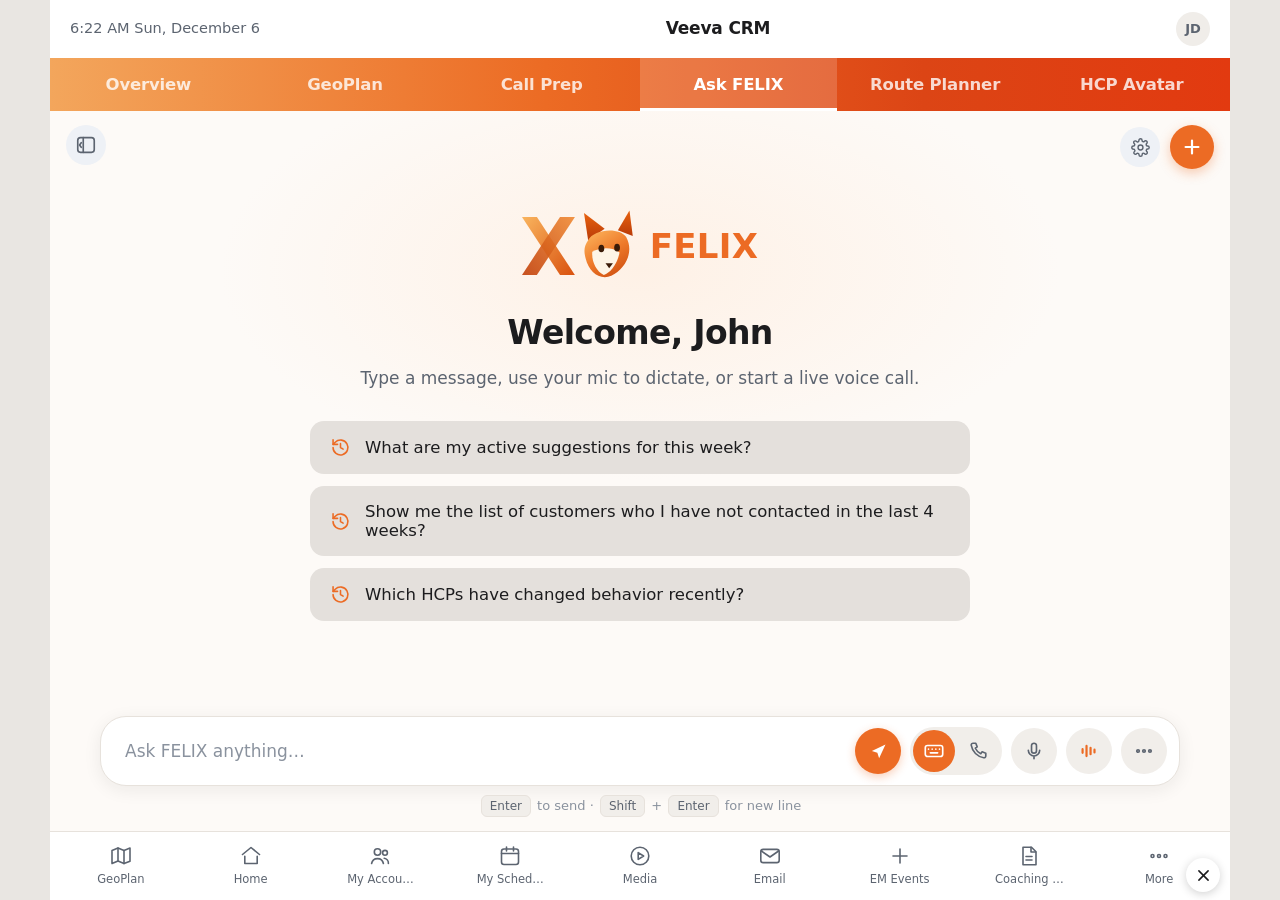
==== commit 96804093: "Add ElevenLabs voice and agent engines Ask FELIX could only speak through the browser's speechSynthe" ====
--- a/index.html
+++ b/index.html
@@ -39,6 +39,9 @@
       </button>
       <button class="new-btn" id="btn-new" title="New conversation" aria-label="New conversation">
         <svg viewBox="0 0 24 24"><path d="M12 5v14M5 12h14"/></svg>
+      </button>
+      <button class="gear-btn" id="btn-settings" title="Voice settings" aria-label="Voice settings">
+        <svg viewBox="0 0 24 24"><circle cx="12" cy="12" r="3.1"/><path d="M19.4 15a1.6 1.6 0 0 0 .3 1.8l.1.1a2 2 0 1 1-2.8 2.8l-.1-.1a1.6 1.6 0 0 0-1.8-.3 1.6 1.6 0 0 0-1 1.5v.2a2 2 0 1 1-4 0v-.1a1.6 1.6 0 0 0-1-1.5 1.6 1.6 0 0 0-1.8.3l-.1.1a2 2 0 1 1-2.8-2.8l.1-.1a1.6 1.6 0 0 0 .3-1.8 1.6 1.6 0 0 0-1.5-1H3a2 2 0 1 1 0-4h.1a1.6 1.6 0 0 0 1.5-1 1.6 1.6 0 0 0-.3-1.8l-.1-.1a2 2 0 1 1 2.8-2.8l.1.1a1.6 1.6 0 0 0 1.8.3H9a1.6 1.6 0 0 0 1-1.5V3a2 2 0 1 1 4 0v.1a1.6 1.6 0 0 0 1 1.5 1.6 1.6 0 0 0 1.8-.3l.1-.1a2 2 0 1 1 2.8 2.8l-.1.1a1.6 1.6 0 0 0-.3 1.8V9a1.6 1.6 0 0 0 1.5 1h.2a2 2 0 1 1 0 4h-.1a1.6 1.6 0 0 0-1.5 1z"/></svg>
       </button>
 
       <div class="ask-scroll" id="ask-scroll">
@@ -184,12 +187,88 @@
     <button><svg viewBox="0 0 24 24"><circle cx="5.5" cy="12" r="1.5"/><circle cx="12" cy="12" r="1.5"/><circle cx="18.5" cy="12" r="1.5"/></svg><span>More</span></button>
   </nav>
 
+  <!-- ── Voice settings ─────────────────────────────────────────── -->
+  <div class="sheet-wrap" id="settings" hidden>
+    <div class="sheet-backdrop" data-close></div>
+    <div class="sheet" role="dialog" aria-label="Voice settings">
+      <header class="sheet-head">
+        <h2>Voice</h2>
+        <button class="sheet-x" data-close aria-label="Close">
+          <svg viewBox="0 0 24 24"><path d="m5.5 5.5 13 13M18.5 5.5l-13 13"/></svg>
+        </button>
+      </header>
+
+      <div class="sheet-body">
+
+        <label class="opt">
+          <input type="radio" name="engine" value="browser" />
+          <span class="opt-body">
+            <strong>Browser voice</strong>
+            <em>Works everywhere with no setup. Robotic, and turn taking is basic.</em>
+          </span>
+        </label>
+
+        <label class="opt">
+          <input type="radio" name="engine" value="elevenlabs" />
+          <span class="opt-body">
+            <strong>ElevenLabs voice</strong>
+            <em>FELIX keeps the scripted answers, but speaks with a natural ElevenLabs voice.</em>
+          </span>
+        </label>
+
+        <div class="opt-fields" data-for="elevenlabs">
+          <label class="fld">
+            <span>API key</span>
+            <input type="password" id="el-key" placeholder="sk_…" autocomplete="off" spellcheck="false" />
+          </label>
+          <label class="fld">
+            <span>Voice</span>
+            <select id="el-voice"></select>
+          </label>
+          <label class="fld">
+            <span>Model</span>
+            <select id="el-model">
+              <option value="eleven_flash_v2_5">Flash v2.5 — lowest latency (~75 ms)</option>
+              <option value="eleven_turbo_v2_5">Turbo v2.5 — balanced (~250 ms)</option>
+              <option value="eleven_multilingual_v2">Multilingual v2 — highest quality</option>
+            </select>
+          </label>
+          <p class="warn-note">The key is stored in this browser and sent straight to ElevenLabs from the page. Fine for a local demo — don’t put a production key into a publicly shared link.</p>
+        </div>
+
+        <label class="opt">
+          <input type="radio" name="engine" value="agent" />
+          <span class="opt-body">
+            <strong>ElevenLabs agent <span class="badge">most conversational</span></strong>
+            <em>A real voice agent — its own LLM, speech recognition and natural interruption. Answers freely instead of following the script.</em>
+          </span>
+        </label>
+
+        <div class="opt-fields" data-for="agent">
+          <label class="fld">
+            <span>Agent ID</span>
+            <input type="text" id="el-agent" placeholder="agent_…" autocomplete="off" spellcheck="false" />
+          </label>
+          <p class="warn-note">Create an agent at elevenlabs.io, set it <strong>public</strong> (authentication disabled), and paste its ID. No API key is needed or stored. Use the prompt in <code>AGENT-PROMPT.md</code> so it answers as FELIX.</p>
+        </div>
+
+        <div class="sheet-msg" id="sheet-msg" hidden></div>
+      </div>
+
+      <footer class="sheet-foot">
+        <button class="btn-ghost" id="btn-test">Test voice</button>
+        <button class="btn-primary" id="btn-save">Save</button>
+      </footer>
+    </div>
+  </div>
+
   <button class="dismiss" title="Close" aria-label="Close">
     <svg viewBox="0 0 24 24"><path d="m5.5 5.5 13 13M18.5 5.5l-13 13"/></svg>
   </button>
 </div>
 
 <script src="assets/script-data.js"></script>
+<script src="assets/voice.js"></script>
 <script src="assets/app.js"></script>
 </body>
 </html>
--- a/assets/styles.css
+++ b/assets/styles.css
@@ -547,3 +547,95 @@
   * { animation: none !important; transition: none !important; }
   .card, .callout { opacity: 1; transform: none; }
 }
+
+/* ── Settings sheet ─────────────────────────────────────────────── */
+
+.gear-btn {
+  position: absolute; top: 16px; right: 70px; z-index: 4;
+  width: 40px; height: 40px; border: 0; border-radius: 50%;
+  background: #EEF1F6; color: var(--ink-2);
+  display: grid; place-items: center; cursor: pointer;
+}
+.gear-btn:hover { background: #E3E8F0; color: var(--ink); }
+.gear-btn svg { width: 19px; height: 19px; }
+.gear-btn.is-live { background: var(--hi-bg); color: var(--hi); }
+
+.sheet-wrap { position: absolute; inset: 0; z-index: 40; display: flex; align-items: center; justify-content: center; }
+.sheet-wrap[hidden] { display: none; }
+.sheet-backdrop { position: absolute; inset: 0; background: rgba(20,16,12,.42); animation: fade .18s ease both; }
+
+.sheet {
+  position: relative;
+  width: min(560px, calc(100% - 32px));
+  max-height: calc(100% - 48px);
+  display: flex; flex-direction: column;
+  background: var(--card);
+  border-radius: 20px;
+  box-shadow: 0 24px 60px rgba(20,16,12,.3);
+  animation: pop .2s ease both;
+}
+@keyframes pop { from { opacity: 0; transform: translateY(10px) scale(.98); } }
+
+.sheet-head { display: flex; align-items: center; padding: 20px 22px 12px; }
+.sheet-head h2 { margin: 0; font-size: 21px; font-weight: 700; letter-spacing: -.01em; }
+.sheet-x {
+  margin-left: auto; width: 34px; height: 34px; border: 0; border-radius: 50%;
+  background: #F1EEEA; color: var(--ink-2); cursor: pointer; display: grid; place-items: center;
+}
+.sheet-x svg { width: 16px; height: 16px; stroke-width: 2.2; }
+
+.sheet-body { padding: 0 22px 8px; overflow-y: auto; }
+
+.opt { display: flex; gap: 12px; padding: 13px; border-radius: 14px; cursor: pointer; transition: background .15s; }
+.opt:hover { background: #FAF7F3; }
+.opt input { margin: 3px 0 0; accent-color: var(--o); width: 18px; height: 18px; flex: none; }
+.opt-body { display: block; }
+.opt-body strong { display: block; font-size: 15.5px; font-weight: 600; margin-bottom: 3px; }
+.opt-body em { font-style: normal; font-size: 13.5px; color: var(--ink-2); line-height: 1.5; }
+
+.badge {
+  display: inline-block; margin-left: 7px; padding: 2px 8px; border-radius: 999px;
+  background: var(--hi-bg); color: var(--hi);
+  font-size: 10px; font-weight: 800; letter-spacing: .06em; text-transform: uppercase;
+  vertical-align: 2px;
+}
+
+.opt-fields { display: none; padding: 4px 13px 14px 43px; }
+.opt-fields.is-open { display: block; }
+.fld { display: block; margin-bottom: 12px; }
+.fld span { display: block; font-size: 12px; font-weight: 600; color: var(--ink-2); margin-bottom: 5px; }
+.fld input, .fld select {
+  width: 100%; padding: 10px 13px;
+  border: 1px solid var(--line); border-radius: 11px;
+  background: #FAF8F5; color: var(--ink);
+  font: 400 14.5px -apple-system, system-ui, sans-serif;
+  outline: none;
+}
+.fld input:focus, .fld select:focus { border-color: var(--o); background: #fff; }
+
+.warn-note {
+  margin: 0; padding: 11px 13px;
+  border-radius: 11px; background: var(--md-bg); border-left: 3px solid var(--md);
+  font-size: 12.5px; line-height: 1.55; color: #7A5A10;
+}
+.warn-note code { background: rgba(0,0,0,.06); padding: 1px 5px; border-radius: 4px; }
+
+.sheet-msg { margin: 4px 0 8px; padding: 11px 14px; border-radius: 11px; font-size: 13.5px; }
+.sheet-msg[hidden] { display: none; }
+.sheet-msg.ok  { background: #EDFAF2; color: #16653C; }
+.sheet-msg.bad { background: #FDECEC; color: #A32020; }
+
+.sheet-foot { display: flex; gap: 10px; justify-content: flex-end; padding: 12px 22px 20px; }
+.btn-ghost, .btn-primary {
+  padding: 11px 20px; border-radius: 999px; cursor: pointer;
+  font: 600 14.5px -apple-system, system-ui, sans-serif;
+  border: 1px solid var(--line); background: #F5F2EE; color: var(--ink-2);
+}
+.btn-ghost:hover { background: #EBE7E2; color: var(--ink); }
+.btn-primary { border-color: transparent; background: var(--o); color: #fff; }
+.btn-primary:hover { background: var(--o-deep); }
+
+@media (max-width: 820px) {
+  .gear-btn { right: 66px; width: 36px; height: 36px; }
+  .opt-fields { padding-left: 20px; }
+}
